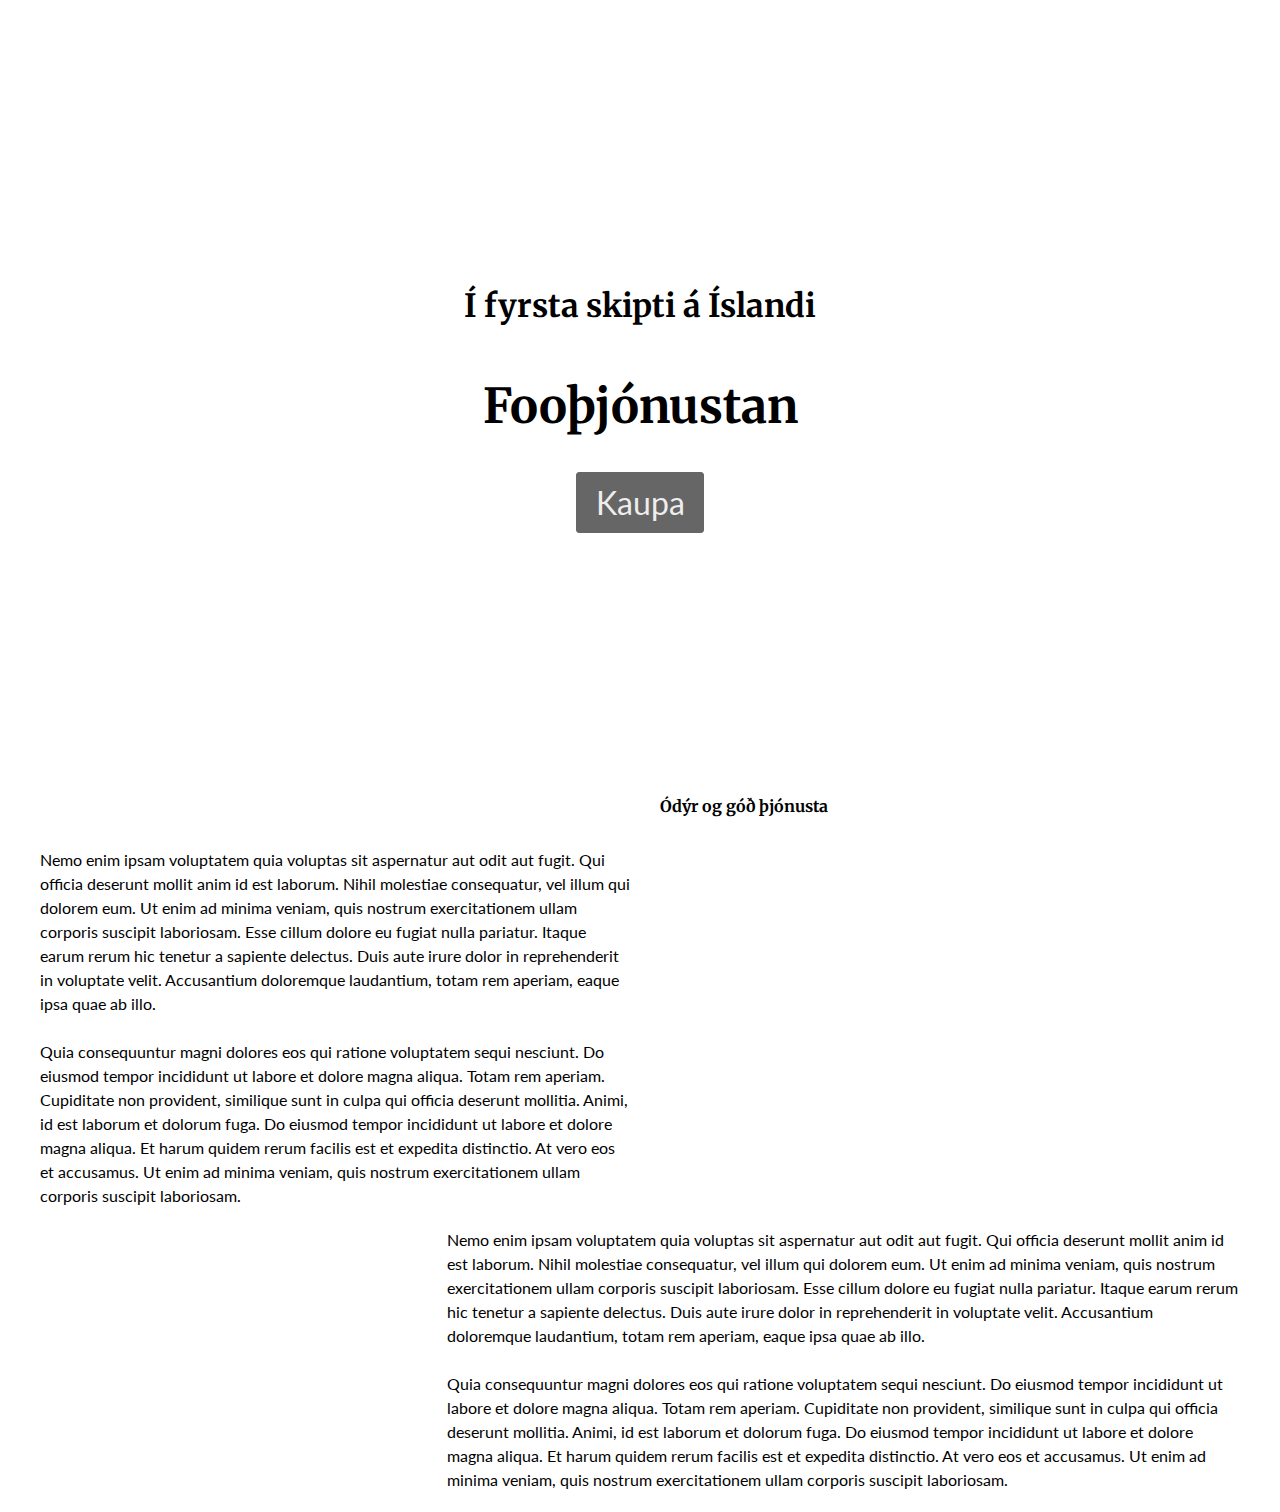
==== page.html @ 5cb2853d "Fyrsta commit" ====
<!doctype html>
<html class="grid" lang="is">

  <head>
    <meta charset="utf-8">
    <title>Verkefni 7 – forsíða</title>
    <link href="https://fonts.googleapis.com/css?family=Lato|Merriweather" rel="stylesheet">
    <link rel="stylesheet" href="styles.css">
    <link rel="stylesheet" href="grid.css">
  </head>

  <body>
    <header class="header">
      <div class="row">
        <div class="col col-12">
            <h2 class="heading heading--two">Í fyrsta skipti á Íslandi</h2>
        </div>
      </div>
      <div class="row">
        <div class="col col-12">
            <h2 class="heading heading--one">Fooþjónustan</h2>
        </div>
      </div>
      <div class="row">
        <div class="col col-12">
            <button class="button">Kaupa</button>
        </div>
      </div>
      
    </header>

    <main>
      <div class="grid">
        <div class="row">
          <div class="col col-6">
            <div class="img"><img src="check.svg" alt=""></div>
          </div>
          <div class="col col-6">
          <h2 class="heading heading--three">Ódýr og góð þjónusta</h2>
        </div>
        </div>
        <div class="row">






          <div class="col col-6">
            <div class="text">
              <div class="text__p">Nemo enim ipsam voluptatem quia voluptas sit aspernatur aut odit aut fugit. Qui officia deserunt mollit anim id est laborum. Nihil molestiae consequatur, vel illum qui dolorem eum. Ut enim ad minima veniam, quis nostrum exercitationem ullam corporis suscipit laboriosam. Esse cillum dolore eu fugiat nulla pariatur. Itaque earum rerum hic tenetur a sapiente delectus. Duis aute irure dolor in reprehenderit in voluptate velit. Accusantium doloremque laudantium, totam rem aperiam, eaque ipsa quae ab illo.

            Quia consequuntur magni dolores eos qui ratione voluptatem sequi nesciunt. Do eiusmod tempor incididunt ut labore et dolore magna aliqua. Totam rem aperiam. Cupiditate non provident, similique sunt in culpa qui officia deserunt mollitia. Animi, id est laborum et dolorum fuga. Do eiusmod tempor incididunt ut labore et dolore magna aliqua. Et harum quidem rerum facilis est et expedita distinctio. At vero eos et accusamus. Ut enim ad minima veniam, quis nostrum exercitationem ullam corporis suscipit laboriosam.
            </div>
            </div>
          </div>
          <div class="col col-4">
            <div class="img"><img src="1.jpg" alt=""></div>
          </div>
        </div>


        <div class="row">
          <div class="col col-4">
            <div class="img"><img src="2.jpg" alt=""></div>
          </div>
          <div class="col col-8">
            <div class="text">
              <div class="text__p">Nemo enim ipsam voluptatem quia voluptas sit aspernatur aut odit aut fugit. Qui officia deserunt mollit anim id est laborum. Nihil molestiae consequatur, vel illum qui dolorem eum. Ut enim ad minima veniam, quis nostrum exercitationem ullam corporis suscipit laboriosam. Esse cillum dolore eu fugiat nulla pariatur. Itaque earum rerum hic tenetur a sapiente delectus. Duis aute irure dolor in reprehenderit in voluptate velit. Accusantium doloremque laudantium, totam rem aperiam, eaque ipsa quae ab illo.

            Quia consequuntur magni dolores eos qui ratione voluptatem sequi nesciunt. Do eiusmod tempor incididunt ut labore et dolore magna aliqua. Totam rem aperiam. Cupiditate non provident, similique sunt in culpa qui officia deserunt mollitia. Animi, id est laborum et dolorum fuga. Do eiusmod tempor incididunt ut labore et dolore magna aliqua. Et harum quidem rerum facilis est et expedita distinctio. At vero eos et accusamus. Ut enim ad minima veniam, quis nostrum exercitationem ullam corporis suscipit laboriosam.
            </div>
            </div>
          </div>

        </div>
      </div>



    </main>
  </body>

</html>
---- styles.css ----
@charset "UTF-8";
/* setjum box-sizing: border-box; á allt */
html {
  /* stylelint-disable-line */
  box-sizing: border-box; }

*,
*::before,
*::after {
  /* stylelint-disable-line */
  box-sizing: inherit;
  /* fjarlægjum margin og padding */
  padding: 0;
  margin: 0; }

html {
  /* stylelint-disable-line */
  margin-right: 20px;
  margin-left: 20px;
  font-family: Lato, helvetica, arial, sans-serif;
  font-size: 16px;
  line-height: 1.5; }
  @media (min-width: 1200px) {
    html {
      margin: 0; } }

img {
  /* stylelint-disable-line */
  max-width: 100%; }
svg {
  /* stylelint-disable-line */
  max-width: 100%; }

main {
  /* stylelint-disable-line */
  max-width: 1200px;
  margin: 0 auto;
  overflow-x: hidden; }

.row {
  display: flex;
  flex-wrap: wrap;
  margin-right: -10px;
  margin-bottom: 20px;
  margin-left: -10px; }

.col {
  padding-right: 10px;
  padding-left: 10px; }
  .col-12 {
    width: 100%;
    width: 100%; }
  .col .offset-3 {
    margin-left: 25%; }
  .col .offset-4 {
    margin-left: 33.333%; }
  @media (max-width: 599px) {
    .col-sm-12 {
      width: 100%; }
    .col-sm-6 {
      width: 50%; }
    .col-sm-3 {
      width: 25%; }
    .col-sm-0 {
      margin-left: 0; } }

.grid {
  max-width: 1200px;
  margin: 0 auto; }

.nopad {
  padding: 0; }

.col-6 {
  width: 50%; }

.col-8 {
  width: 66.666%; }

.col-4 {
  width: 33.333%; }

.header {
  margin: auto;
  max-width: 1200px;
  height: 45em;
  margin-bottom: 4em;
  padding-top: 17em;
  background: transparent url(bg.jpg) no-repeat fixed 50% 0%;
  background-size: 1200px;
  text-align: center; }

.heading {
  width: 100%;
  padding: 10px;
  font-family: Merriweather, georgia, serif;
  font-size: 2rem; }
  .heading--one {
    font-size: 3rem; }
  .heading--two {
    font-size: 2rem; }
  .heading--three {
    font-size: 1rem; }

.text__p {
  white-space: pre-line; }

.button {
  display: inline-block;
  width: 100%;
  max-width: 128px;
  padding: 10px 5px;
  margin: 0;
  overflow: hidden;
  font-family: Lato, helvetica, arial, sans-serif;
  font-size: 2rem;
  color: #eee;
  text-align: center;
  text-decoration: none;
  text-overflow: ellipsis;
  white-space: nowrap;
  cursor: pointer;
  background-color: #666;
  border: 1px solid #666;
  border-radius: 3px;
  transition: background-color 500ms ease; }
  .button:hover {
    color: #eee;
    background-color: #333; }
  .button--inverted {
    color: #666;
    background-color: #eee; }
  .button--inverted:hover {
    color: #333;
    background-color: #ccc; }
  .button--disabled, .button--disabled:hover {
    color: #999;
    background-color: #eee;
    border-color: #eee; }

.card {
  width: 100%;
  min-width: 200px;
  max-width: 800px;
  min-height: 100%;
  overflow: hidden;
  background-color: #eee;
  border-radius: 3px;
  box-shadow: 0 2px 3px rgba(0, 0, 0, 0.2);
  transition: background-color 500ms ease; }
  @media (min-width: 800px) {
    .card {
      display: flex; } }
  .card__heading {
    width: 100%;
    margin-bottom: 15px;
    font-family: Merriweather, georgia, serif;
    font-size: 1.5rem;
    word-break: break-word; }
  .card__content {
    display: flex;
    padding: 15px;
    flex-direction: column;
    align-items: center; }
    @media (min-width: 800px) {
      .card__content {
        align-items: flex-start; } }
  .card__text {
    margin-bottom: 30px; }
  .card__img {
    width: 100%;
    min-width: 200px;
    max-width: 100%; }
    @media (min-width: 800px) {
      .card__img {
        min-width: 400px;
        height: 100%;
        object-fit: cover; } }

.card:hover {
  background-color: #ddd; }

.cardlist__row {
  display: flex;
  width: 100%;
  flex-wrap: wrap;
  align-items: stretch; }

.cardlist__col:nth-child(2n+1) {
  padding: 10px; }

.cardlist__col:nth-child(2n) {
  padding: 10px; }

.cardlist .card {
  flex-direction: column; }

.cardlist .button {
  margin: auto; }

@media (min-width: 600px) {
  .cardlist__col {
    width: 100%;
    max-width: 50%; } }
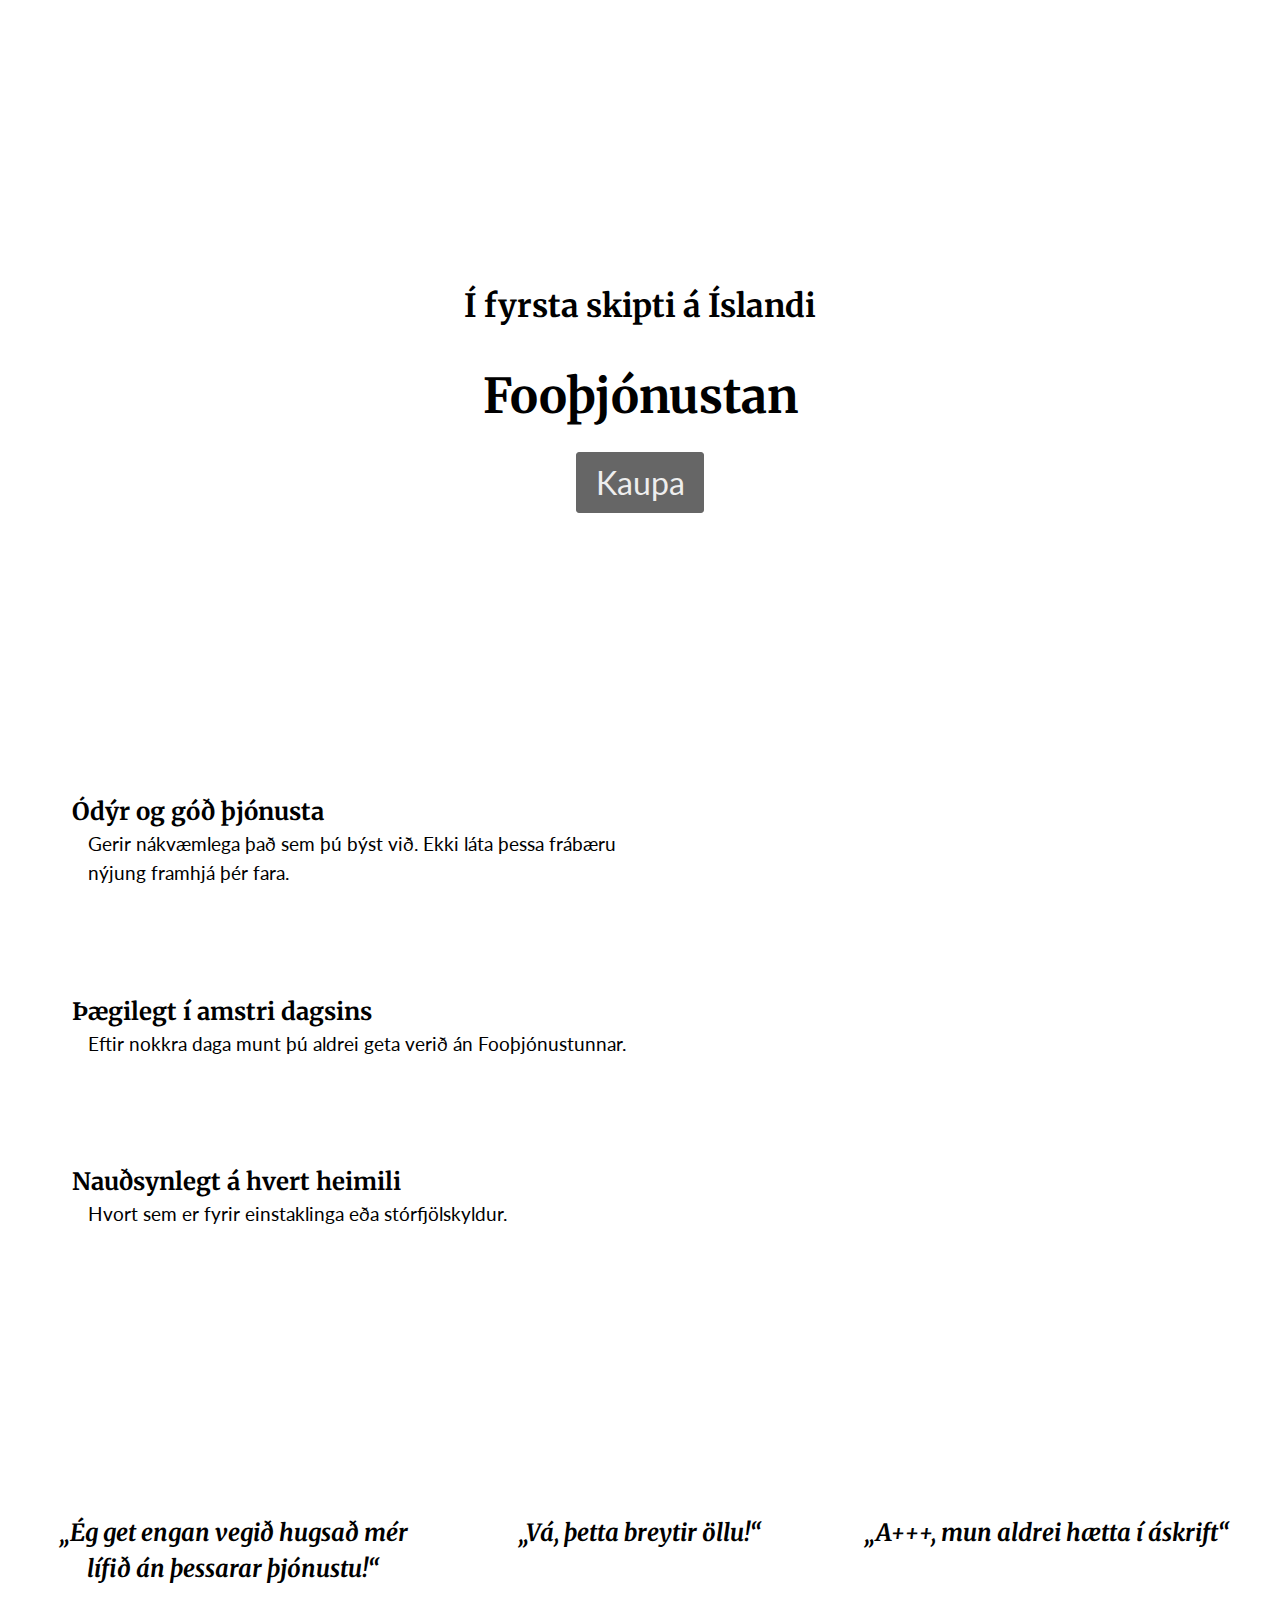
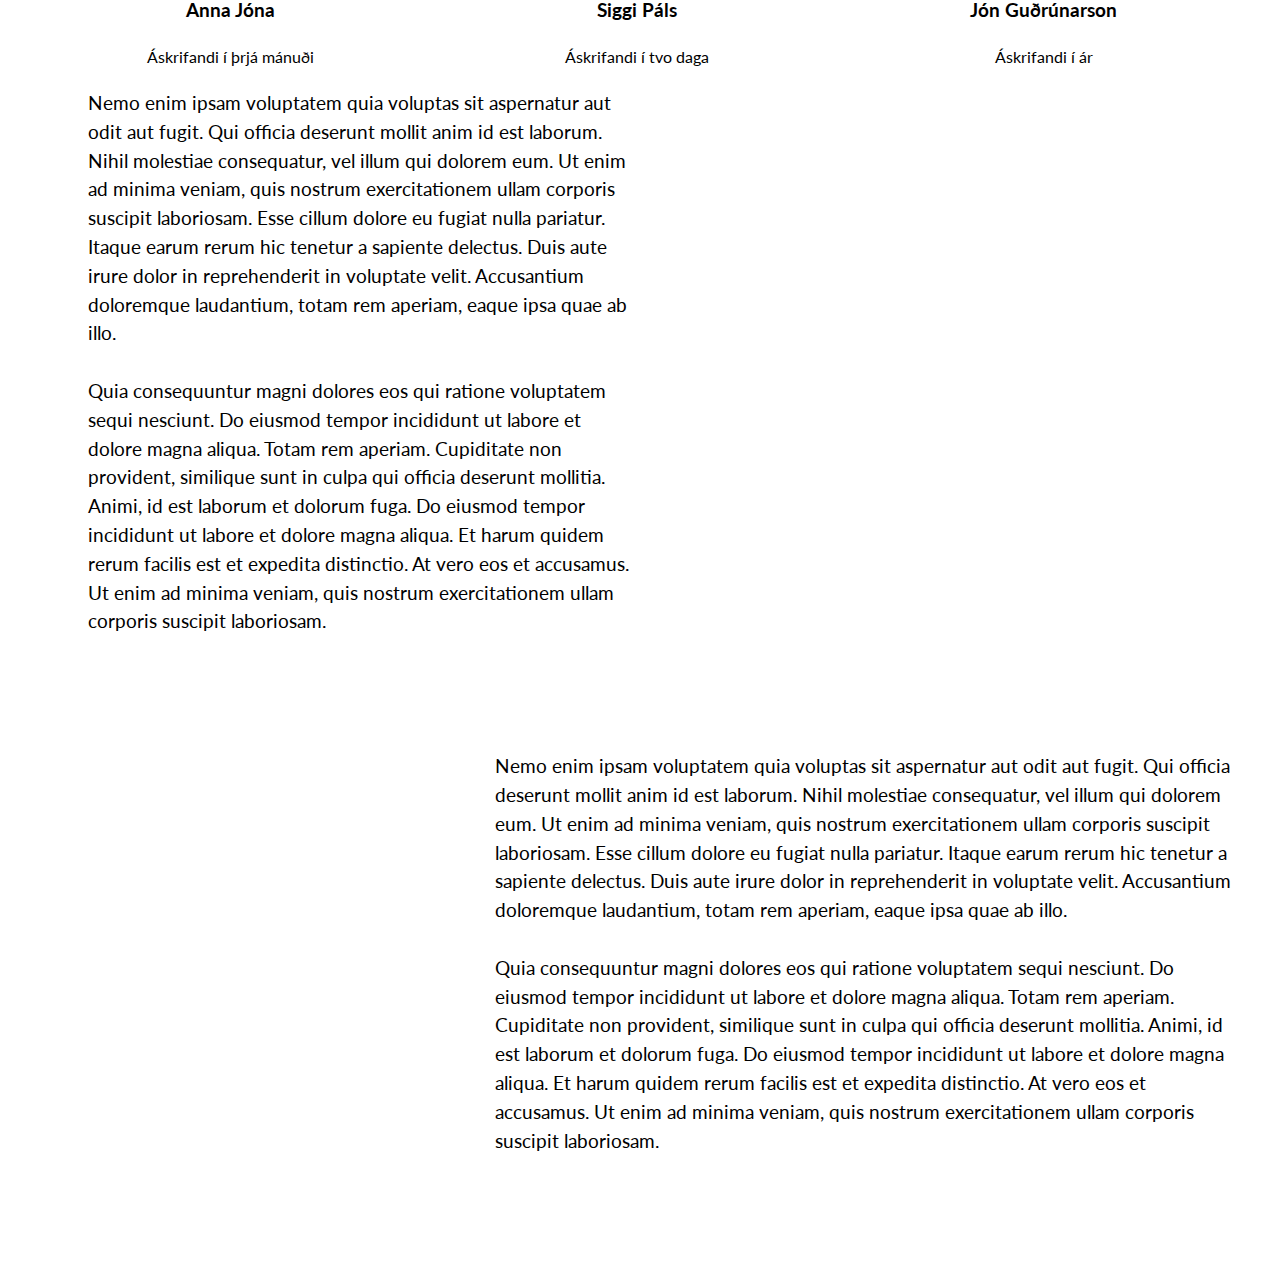
==== commit eadb8707: "Forsíða, commit nr 2" ====
--- a/page.html
+++ b/page.html
@@ -26,6 +26,8 @@
             <button class="button">Kaupa</button>
         </div>
       </div>
+
+
       
     </header>
 
@@ -33,19 +35,96 @@
       <div class="grid">
         <div class="row">
           <div class="col col-6">
-            <div class="img"><img src="check.svg" alt=""></div>
+          <div class="src"><img src="check.svg" alt=""></div><h2 class="heading heading--three">Ódýr og góð þjónusta</h2>
+          <div class="text">
+              <div class="text__p">Gerir nákvæmlega það sem þú býst við. Ekki láta þessa frábæru nýjung framhjá þér fara.
+            </div>
           </div>
-          <div class="col col-6">
-          <h2 class="heading heading--three">Ódýr og góð þjónusta</h2>
+          <div class="src"><img src="check.svg" alt=""></div><h2 class="heading heading--three">Þægilegt í amstri dagsins</h2>
+          <div class="text">
+              <div class="text__p">Eftir nokkra daga munt þú aldrei geta verið án Fooþjónustunnar.
+            </div>
+          </div>
+          <div class="src"><img src="check.svg" alt=""></div><h2 class="heading heading--three">Nauðsynlegt á hvert heimili</h2>
+          <div class="text">
+              <div class="text__p">Hvort sem er fyrir einstaklinga eða stórfjölskyldur.
+            </div>
+          </div>
+        </div>
+        <div class="col col-6">
+            <div class="img"><img src="image.jpg" alt=""></div>
+          </div>
+        </div>
+
+        <div class="row">
+          <div class="col col-4">
+            <div class="img"><img class="circle" src="profile1.jpg" alt=""></div>
+         </div>
+         <div class="col col-4">
+            <div class="img"><img class="circle" src="profile2.jpg" alt=""></div>
+        </div>
+        <div class="col col-4">
+            <div class="img"><img class="circle" src="profile3.jpg" alt=""></div>
         </div>
         </div>
+
         <div class="row">
+          <div class="col col-4">
+            <h2 class="heading heading--four">„Ég get engan vegið hugsað mér lífið án þessarar þjónustu!“</h2>
+         </div>
+         <div class="col col-4">
+            <h2 class="heading heading--four">„Vá, þetta breytir öllu!“</h2>
+        </div>
+        <div class="col col-4">
+            <h2 class="heading heading--four">„A+++, mun aldrei hætta í áskrift“</h2>
+        </div>
+        </div>
+
+        <div class="row">
+          <div class="col col-2">
+            <div class="text">
+              <div class="text__pb">Anna Jóna</div> 
+            </div>
+          </div>
+         <div class="col col-2">
+            <div class="text">
+              <div class="text__pb">Siggi Páls</div>
+            </div>
+         </div>
+        <div class="col col-2">
+            <div class="text">
+              <div class="text__pb">Jón Guðrúnarson</div>
+            </div>
+        </div>
+      </div>
+      <div class="row">
+          <div class="col col-2">
+            <div class="text">
+              <div class="text__ps">Áskrifandi í þrjá mánuði</div> 
+            </div>
+          </div>
+         <div class="col col-2">
+            <div class="text">
+              <div class="text__ps">Áskrifandi í tvo daga</div>
+            </div>
+         </div>
+        <div class="col col-2">
+            <div class="text">
+              <div class="text__ps">Áskrifandi í ár</div>
+            </div>
+        </div>
+      </div>
 
 
 
 
 
 
+
+
+
+
+        <div class="row">
           <div class="col col-6">
             <div class="text">
               <div class="text__p">Nemo enim ipsam voluptatem quia voluptas sit aspernatur aut odit aut fugit. Qui officia deserunt mollit anim id est laborum. Nihil molestiae consequatur, vel illum qui dolorem eum. Ut enim ad minima veniam, quis nostrum exercitationem ullam corporis suscipit laboriosam. Esse cillum dolore eu fugiat nulla pariatur. Itaque earum rerum hic tenetur a sapiente delectus. Duis aute irure dolor in reprehenderit in voluptate velit. Accusantium doloremque laudantium, totam rem aperiam, eaque ipsa quae ab illo.
--- a/styles.css
+++ b/styles.css
@@ -27,9 +27,6 @@
 img {
   /* stylelint-disable-line */
   max-width: 100%; }
-svg {
-  /* stylelint-disable-line */
-  max-width: 100%; }
 
 main {
   /* stylelint-disable-line */
@@ -50,6 +47,16 @@
   .col-12 {
     width: 100%;
     width: 100%; }
+  .col .src {
+    margin-top: 0.6em;
+    width: 2em;
+    height: 1em;
+    float: left; }
+  .col .circle {
+    /* stylelint-disable-line */
+    width: 85%;
+    border-radius: 13em;
+    margin: 10em 0em -1em 2em; }
   .col .offset-3 {
     margin-left: 25%; }
   .col .offset-4 {
@@ -77,8 +84,16 @@
 .col-8 {
   width: 66.666%; }
 
+.col-3 {
+  width: 25%; }
+
 .col-4 {
   width: 33.333%; }
+
+.col-2 {
+  width: 16.666%;
+  margin-left: 6.2em;
+  margin-right: 6.5em; }
 
 .header {
   margin: auto;
@@ -94,16 +109,34 @@
   width: 100%;
   padding: 10px;
   font-family: Merriweather, georgia, serif;
-  font-size: 2rem; }
+  font-size: 2rem;
+  margin-bottom: -10px; }
   .heading--one {
     font-size: 3rem; }
   .heading--two {
     font-size: 2rem; }
   .heading--three {
-    font-size: 1rem; }
+    font-size: 1.5rem; }
+  .heading--four {
+    padding: 0;
+    font-size: 1.48rem;
+    text-align: center;
+    font-style: italic; }
 
 .text__p {
-  white-space: pre-line; }
+  font-size: 1.2em;
+  white-space: pre-line;
+  margin-left: 2.5em;
+  margin-bottom: 5em; }
+
+.text__ps {
+  font-size: 1em;
+  text-align: center; }
+
+.text__pb {
+  font-size: 1.2em;
+  font-weight: bold;
+  text-align: center; }
 
 .button {
   display: inline-block;
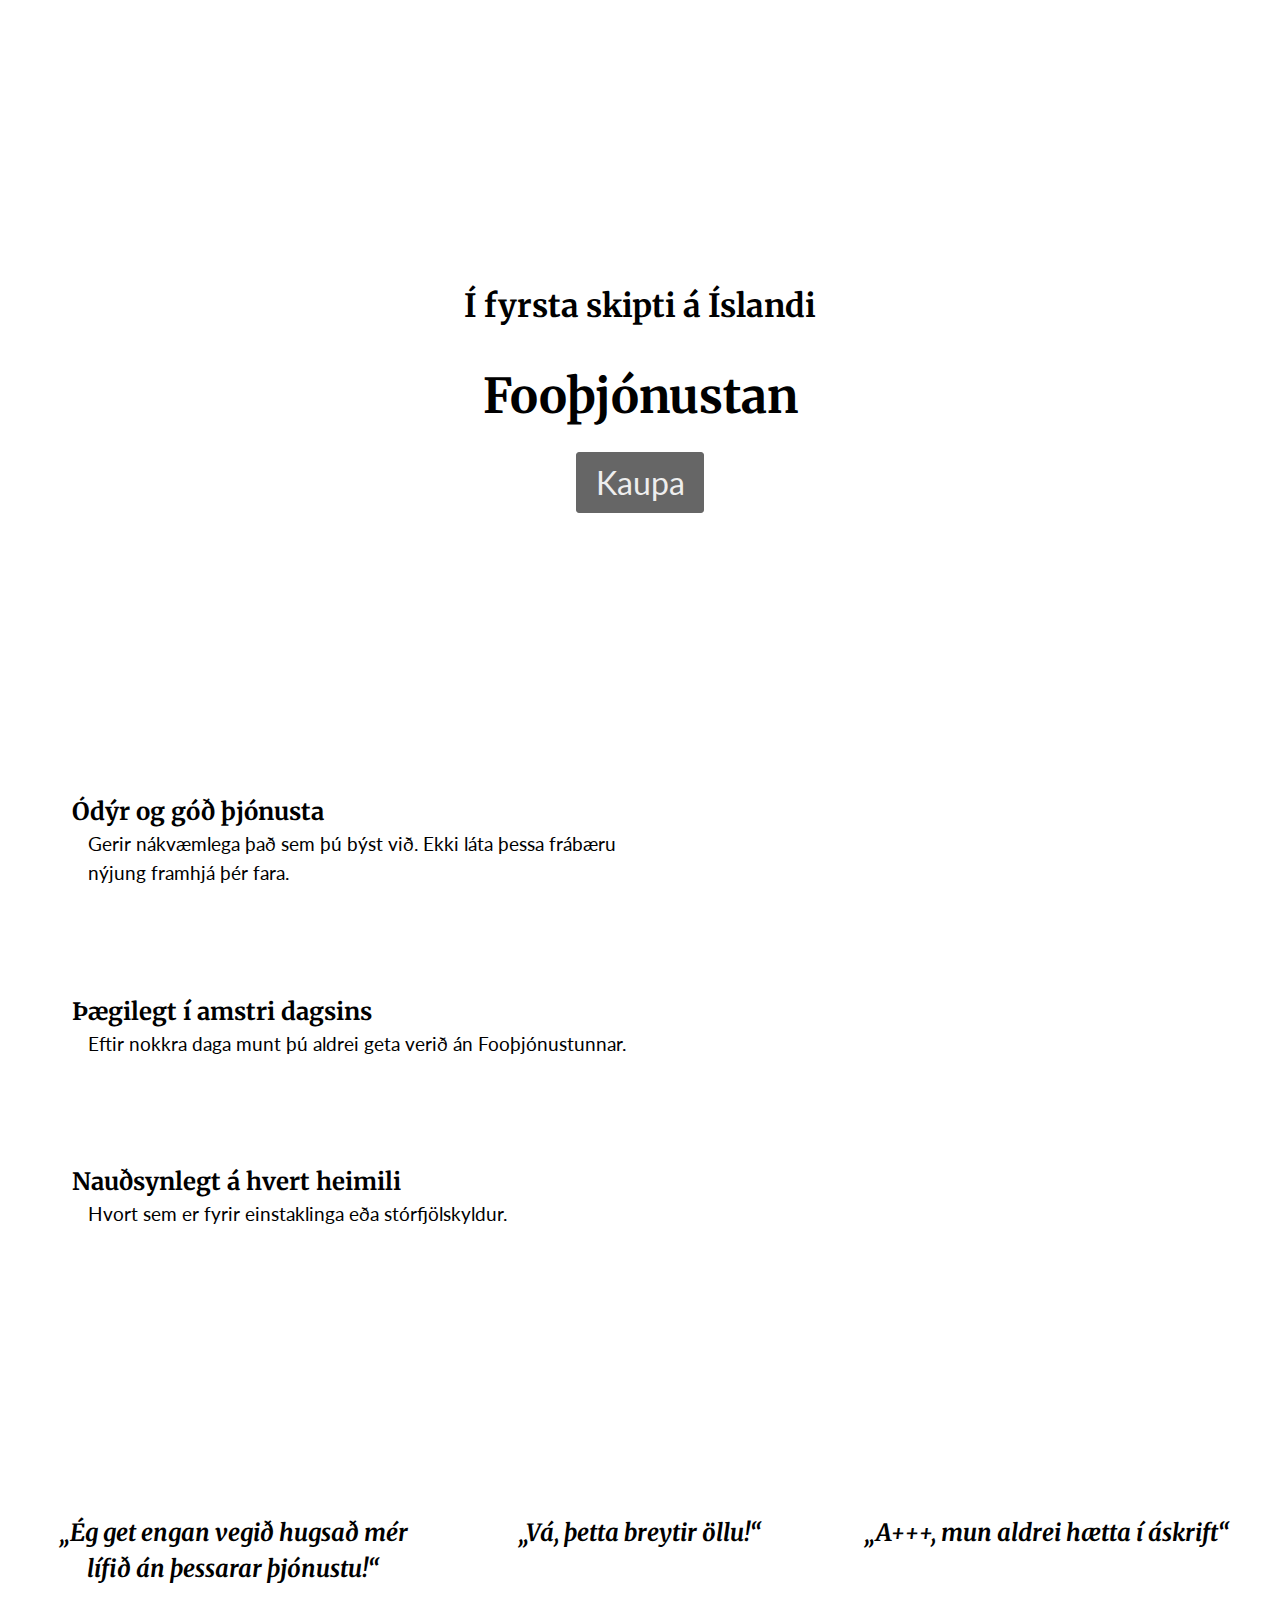
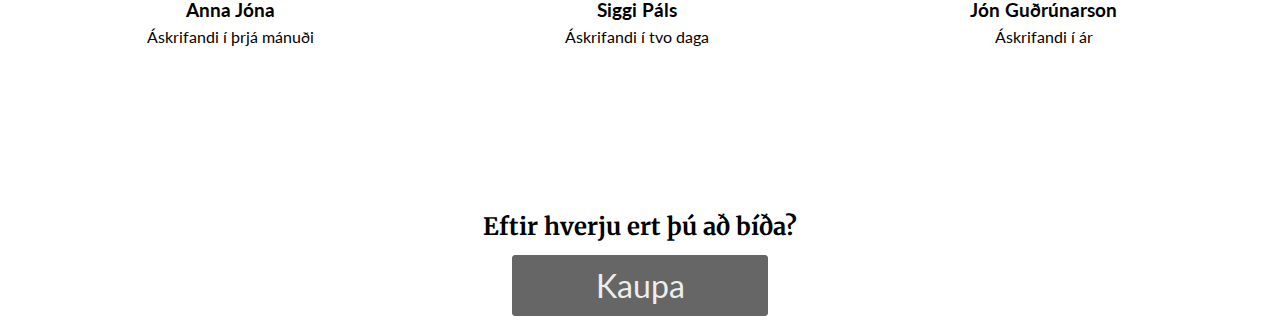
==== commit 0d5a1075: "Forsíða, commit nr 3" ====
--- a/page.html
+++ b/page.html
@@ -12,29 +12,27 @@
   <body>
     <header class="header">
       <div class="row">
-        <div class="col col-12">
+        <div class="col col-12 col-sm-12">
             <h2 class="heading heading--two">Í fyrsta skipti á Íslandi</h2>
         </div>
       </div>
       <div class="row">
-        <div class="col col-12">
+        <div class="col col-12 col-sm-12">
             <h2 class="heading heading--one">Fooþjónustan</h2>
         </div>
       </div>
+
       <div class="row">
-        <div class="col col-12">
+        <div class="col col-12 col-sm-12">
             <button class="button">Kaupa</button>
         </div>
-      </div>
-
-
-      
-    </header>
+      </div>   
+   </header>
 
     <main>
       <div class="grid">
         <div class="row">
-          <div class="col col-6">
+          <div class="col col-6 col-sm-12">
           <div class="src"><img src="check.svg" alt=""></div><h2 class="heading heading--three">Ódýr og góð þjónusta</h2>
           <div class="text">
               <div class="text__p">Gerir nákvæmlega það sem þú býst við. Ekki láta þessa frábæru nýjung framhjá þér fara.
@@ -51,64 +49,64 @@
             </div>
           </div>
         </div>
-        <div class="col col-6">
+        <div class="col col-6 col-sm-12">
             <div class="img"><img src="image.jpg" alt=""></div>
           </div>
         </div>
 
         <div class="row">
-          <div class="col col-4">
+          <div class="col col-4 col-sm-8">
             <div class="img"><img class="circle" src="profile1.jpg" alt=""></div>
          </div>
-         <div class="col col-4">
+         <div class="col col-4 col-sm-8">
             <div class="img"><img class="circle" src="profile2.jpg" alt=""></div>
         </div>
-        <div class="col col-4">
+        <div class="col col-4 col-sm-8">
             <div class="img"><img class="circle" src="profile3.jpg" alt=""></div>
         </div>
         </div>
 
         <div class="row">
-          <div class="col col-4">
+          <div class="col col-4 col-sm-8">
             <h2 class="heading heading--four">„Ég get engan vegið hugsað mér lífið án þessarar þjónustu!“</h2>
          </div>
-         <div class="col col-4">
+         <div class="col col-4 col-sm-8">
             <h2 class="heading heading--four">„Vá, þetta breytir öllu!“</h2>
         </div>
-        <div class="col col-4">
+        <div class="col col-4 col-sm-8">
             <h2 class="heading heading--four">„A+++, mun aldrei hætta í áskrift“</h2>
         </div>
         </div>
 
-        <div class="row">
-          <div class="col col-2">
+        <div class="row nomarg">
+          <div class="col col-2 col-sm-4">
             <div class="text">
               <div class="text__pb">Anna Jóna</div> 
             </div>
           </div>
-         <div class="col col-2">
+         <div class="col col-2 col-sm-4">
             <div class="text">
               <div class="text__pb">Siggi Páls</div>
             </div>
          </div>
-        <div class="col col-2">
+        <div class="col col-2 col-sm-4">
             <div class="text">
               <div class="text__pb">Jón Guðrúnarson</div>
             </div>
         </div>
       </div>
-      <div class="row">
-          <div class="col col-2">
+      <div class="row bottommarg">
+          <div class="col col-2 col-sm-4">
             <div class="text">
               <div class="text__ps">Áskrifandi í þrjá mánuði</div> 
             </div>
           </div>
-         <div class="col col-2">
+         <div class="col col-2 col-sm-4">
             <div class="text">
               <div class="text__ps">Áskrifandi í tvo daga</div>
             </div>
          </div>
-        <div class="col col-2">
+        <div class="col col-2 col-sm-4">
             <div class="text">
               <div class="text__ps">Áskrifandi í ár</div>
             </div>
@@ -116,44 +114,19 @@
       </div>
 
 
+      <div class="row">
+          <div class="col col-12 col-sm-12">
+            <h2 class="heading heading--five">Eftir hverju ert þú að bíða?</h2>
+         </div>
+      </div>
+
+      <div class="row">
+        <div class="col col-12 col-sm-12 centered">
+            <button class="button long">Kaupa</button>
+        </div>
+      </div>
 
 
-
-
-
-
-
-
-        <div class="row">
-          <div class="col col-6">
-            <div class="text">
-              <div class="text__p">Nemo enim ipsam voluptatem quia voluptas sit aspernatur aut odit aut fugit. Qui officia deserunt mollit anim id est laborum. Nihil molestiae consequatur, vel illum qui dolorem eum. Ut enim ad minima veniam, quis nostrum exercitationem ullam corporis suscipit laboriosam. Esse cillum dolore eu fugiat nulla pariatur. Itaque earum rerum hic tenetur a sapiente delectus. Duis aute irure dolor in reprehenderit in voluptate velit. Accusantium doloremque laudantium, totam rem aperiam, eaque ipsa quae ab illo.
-
-            Quia consequuntur magni dolores eos qui ratione voluptatem sequi nesciunt. Do eiusmod tempor incididunt ut labore et dolore magna aliqua. Totam rem aperiam. Cupiditate non provident, similique sunt in culpa qui officia deserunt mollitia. Animi, id est laborum et dolorum fuga. Do eiusmod tempor incididunt ut labore et dolore magna aliqua. Et harum quidem rerum facilis est et expedita distinctio. At vero eos et accusamus. Ut enim ad minima veniam, quis nostrum exercitationem ullam corporis suscipit laboriosam.
-            </div>
-            </div>
-          </div>
-          <div class="col col-4">
-            <div class="img"><img src="1.jpg" alt=""></div>
-          </div>
-        </div>
-
-
-        <div class="row">
-          <div class="col col-4">
-            <div class="img"><img src="2.jpg" alt=""></div>
-          </div>
-          <div class="col col-8">
-            <div class="text">
-              <div class="text__p">Nemo enim ipsam voluptatem quia voluptas sit aspernatur aut odit aut fugit. Qui officia deserunt mollit anim id est laborum. Nihil molestiae consequatur, vel illum qui dolorem eum. Ut enim ad minima veniam, quis nostrum exercitationem ullam corporis suscipit laboriosam. Esse cillum dolore eu fugiat nulla pariatur. Itaque earum rerum hic tenetur a sapiente delectus. Duis aute irure dolor in reprehenderit in voluptate velit. Accusantium doloremque laudantium, totam rem aperiam, eaque ipsa quae ab illo.
-
-            Quia consequuntur magni dolores eos qui ratione voluptatem sequi nesciunt. Do eiusmod tempor incididunt ut labore et dolore magna aliqua. Totam rem aperiam. Cupiditate non provident, similique sunt in culpa qui officia deserunt mollitia. Animi, id est laborum et dolorum fuga. Do eiusmod tempor incididunt ut labore et dolore magna aliqua. Et harum quidem rerum facilis est et expedita distinctio. At vero eos et accusamus. Ut enim ad minima veniam, quis nostrum exercitationem ullam corporis suscipit laboriosam.
-            </div>
-            </div>
-          </div>
-
-        </div>
-      </div>
 
 
 
--- a/styles.css
+++ b/styles.css
@@ -41,22 +41,24 @@
   margin-bottom: 20px;
   margin-left: -10px; }
 
+.nomarg {
+  margin-right: -10px;
+  margin-bottom: 0;
+  margin-left: -10px; }
+
+.bottommarg {
+  margin-bottom: 10em; }
+
+.centered {
+  display: flex;
+  justify-content: center; }
+
 .col {
   padding-right: 10px;
   padding-left: 10px; }
   .col-12 {
     width: 100%;
     width: 100%; }
-  .col .src {
-    margin-top: 0.6em;
-    width: 2em;
-    height: 1em;
-    float: left; }
-  .col .circle {
-    /* stylelint-disable-line */
-    width: 85%;
-    border-radius: 13em;
-    margin: 10em 0em -1em 2em; }
   .col .offset-3 {
     margin-left: 25%; }
   .col .offset-4 {
@@ -64,10 +66,18 @@
   @media (max-width: 599px) {
     .col-sm-12 {
       width: 100%; }
+    .col-sm-8 {
+      width: 66.666%; }
     .col-sm-6 {
       width: 50%; }
+    .col-sm-4 {
+      width: 33.333%;
+      margin-left: 6.2em;
+      margin-right: 6.5em; }
     .col-sm-3 {
       width: 25%; }
+    .col-sm-1 {
+      width: 16.666%; }
     .col-sm-0 {
       margin-left: 0; } }
 
@@ -94,6 +104,18 @@
   width: 16.666%;
   margin-left: 6.2em;
   margin-right: 6.5em; }
+
+.src {
+  margin-top: 0.6em;
+  width: 2em;
+  height: 1em;
+  float: left; }
+
+.circle {
+  /* stylelint-disable-line */
+  width: 85%;
+  border-radius: 13em;
+  margin: 10em 0em -1em 2em; }
 
 .header {
   margin: auto;
@@ -122,6 +144,10 @@
     font-size: 1.48rem;
     text-align: center;
     font-style: italic; }
+  .heading--five {
+    padding: 0;
+    font-size: 1.5rem;
+    text-align: center; }
 
 .text__p {
   font-size: 1.2em;
@@ -171,6 +197,9 @@
     background-color: #eee;
     border-color: #eee; }
 
+.long {
+  max-width: 256px; }
+
 .card {
   width: 100%;
   min-width: 200px;
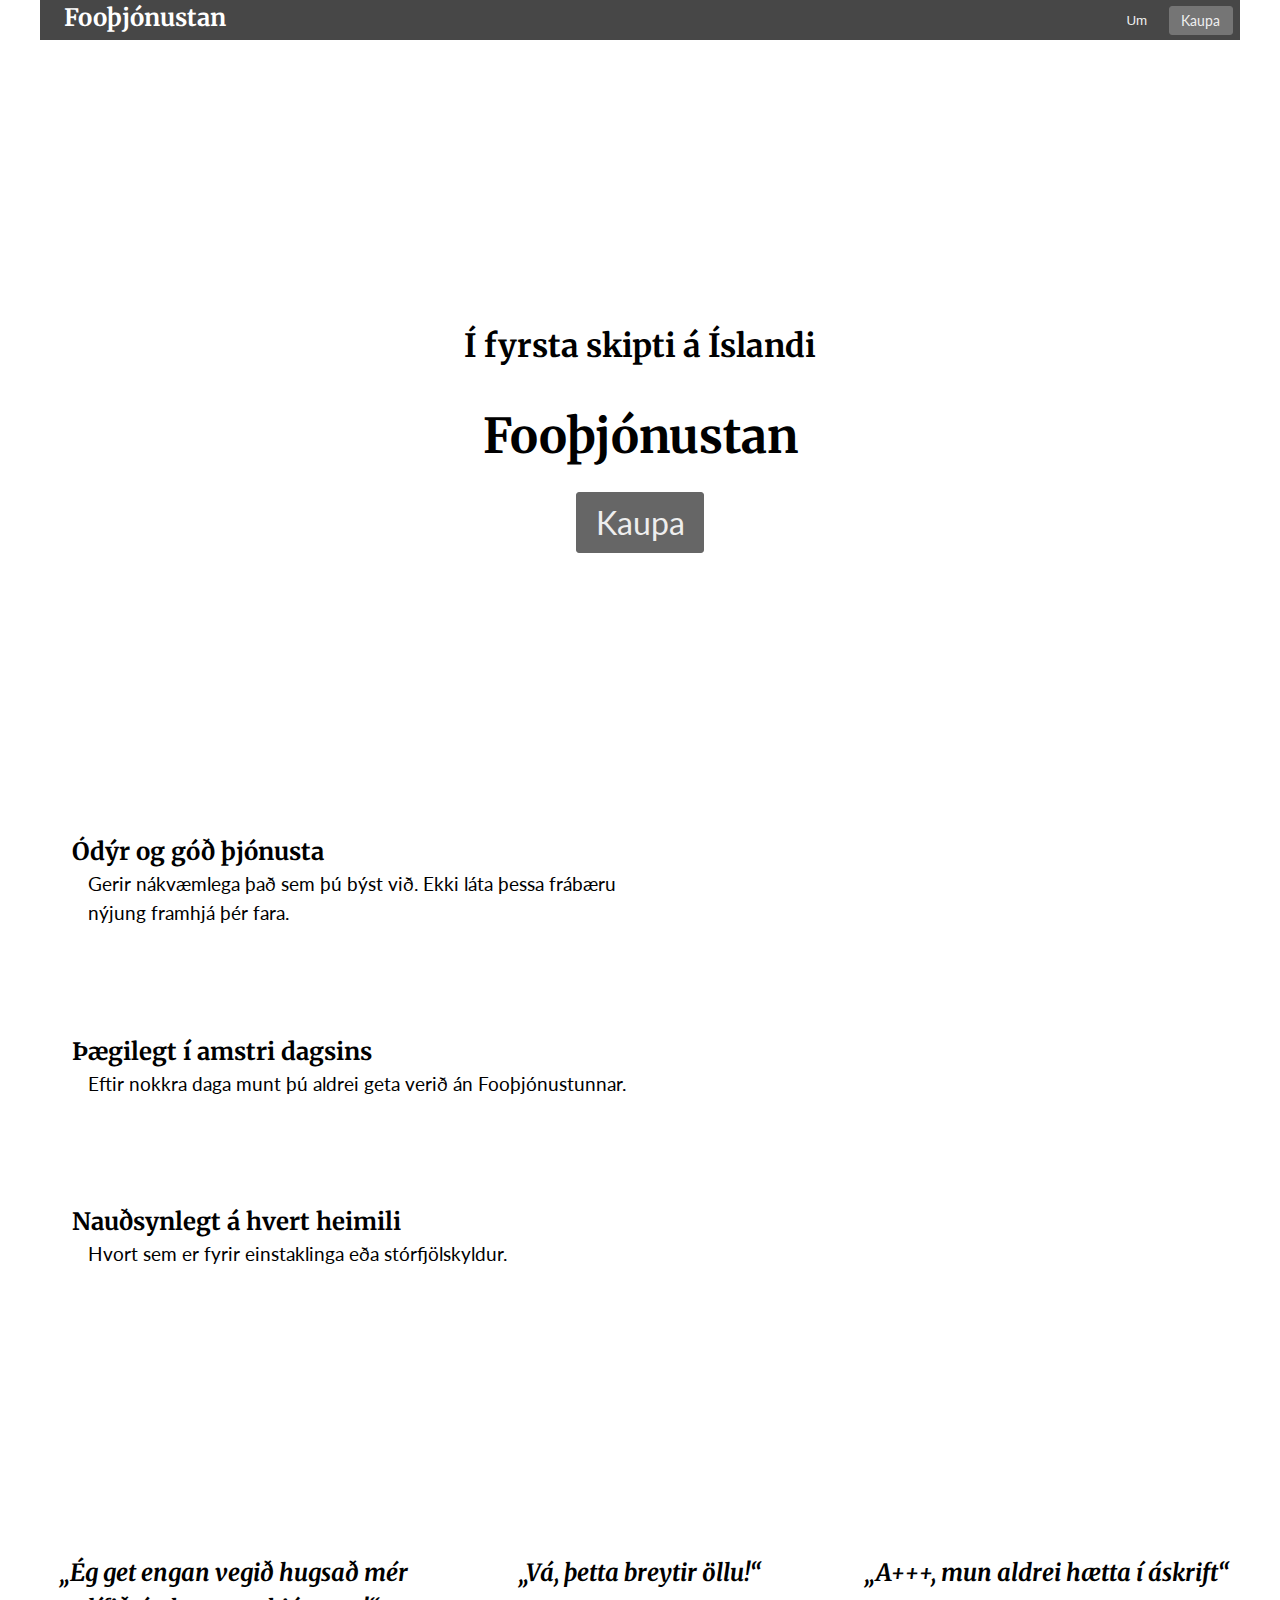
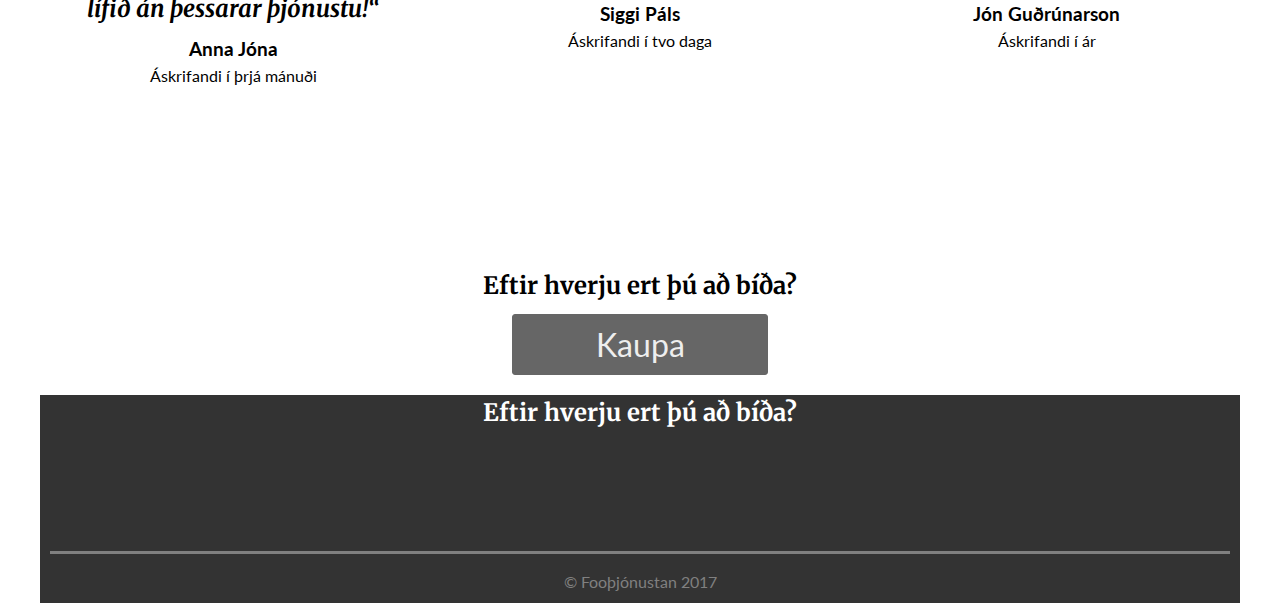
==== commit 1c64caf1: "Forsíða, commit nr 4, topbar og footer komið inn" ====
--- a/page.html
+++ b/page.html
@@ -10,6 +10,11 @@
   </head>
 
   <body>
+        <div class="topbar">
+            <h2 class="heading heading--five pushright">Fooþjónustan</h2>
+            <button class="button--um topright">Um</button>
+            <button class="button small topright">Kaupa</button>
+         </div>
     <header class="header">
       <div class="row">
         <div class="col col-12 col-sm-12">
@@ -68,55 +73,29 @@
 
         <div class="row">
           <div class="col col-4 col-sm-8">
-            <h2 class="heading heading--four">„Ég get engan vegið hugsað mér lífið án þessarar þjónustu!“</h2>
+            <h2 class="heading heading--four aligncenter">„Ég get engan vegið hugsað mér lífið án þessarar þjónustu!“</h2>
+            <div class="text__pb">Anna Jóna</div>
+            <div class="text__ps">Áskrifandi í þrjá mánuði</div>  
          </div>
          <div class="col col-4 col-sm-8">
-            <h2 class="heading heading--four">„Vá, þetta breytir öllu!“</h2>
+            <h2 class="heading heading--four aligncenter">„Vá, þetta breytir öllu!“</h2>
+            <div class="text__pb">Siggi Páls</div>
+            <div class="text__ps">Áskrifandi í tvo daga</div>
         </div>
         <div class="col col-4 col-sm-8">
-            <h2 class="heading heading--four">„A+++, mun aldrei hætta í áskrift“</h2>
+            <h2 class="heading heading--four aligncenter">„A+++, mun aldrei hætta í áskrift“</h2>
+            <div class="text__pb">Jón Guðrúnarson</div>
+            <div class="text__ps">Áskrifandi í ár</div>
         </div>
         </div>
 
-        <div class="row nomarg">
-          <div class="col col-2 col-sm-4">
-            <div class="text">
-              <div class="text__pb">Anna Jóna</div> 
-            </div>
-          </div>
-         <div class="col col-2 col-sm-4">
-            <div class="text">
-              <div class="text__pb">Siggi Páls</div>
-            </div>
-         </div>
-        <div class="col col-2 col-sm-4">
-            <div class="text">
-              <div class="text__pb">Jón Guðrúnarson</div>
-            </div>
-        </div>
-      </div>
-      <div class="row bottommarg">
-          <div class="col col-2 col-sm-4">
-            <div class="text">
-              <div class="text__ps">Áskrifandi í þrjá mánuði</div> 
-            </div>
-          </div>
-         <div class="col col-2 col-sm-4">
-            <div class="text">
-              <div class="text__ps">Áskrifandi í tvo daga</div>
-            </div>
-         </div>
-        <div class="col col-2 col-sm-4">
-            <div class="text">
-              <div class="text__ps">Áskrifandi í ár</div>
-            </div>
-        </div>
+
       </div>
 
 
       <div class="row">
           <div class="col col-12 col-sm-12">
-            <h2 class="heading heading--five">Eftir hverju ert þú að bíða?</h2>
+            <h2 class="heading heading--five aligncenter">Eftir hverju ert þú að bíða?</h2>
          </div>
       </div>
 
@@ -127,10 +106,16 @@
       </div>
 
 
+    </main>
+        <div class="footer">
+          <div class="col col-12 col-sm-12">
+            <h2 class="heading heading--placeholder">Eftir hverju ert þú að bíða?</h2>
+         </div>
+         <div class="col col-12 col-sm-12">
+            <div class="text__pf">© Fooþjónustan 2017</h2>
+         </div>
+      </div>
 
-
-
-    </main>
   </body>
 
 </html>
--- a/styles.css
+++ b/styles.css
@@ -105,18 +105,6 @@
   margin-left: 6.2em;
   margin-right: 6.5em; }
 
-.src {
-  margin-top: 0.6em;
-  width: 2em;
-  height: 1em;
-  float: left; }
-
-.circle {
-  /* stylelint-disable-line */
-  width: 85%;
-  border-radius: 13em;
-  margin: 10em 0em -1em 2em; }
-
 .header {
   margin: auto;
   max-width: 1200px;
@@ -142,12 +130,20 @@
   .heading--four {
     padding: 0;
     font-size: 1.48rem;
-    text-align: center;
     font-style: italic; }
   .heading--five {
     padding: 0;
+    font-size: 1.5rem; }
+  .heading--placeholder {
+    padding: 0;
     font-size: 1.5rem;
-    text-align: center; }
+    margin-bottom: 5em; }
+
+.aligncenter {
+  text-align: center; }
+
+.pushright {
+  margin-left: 1em; }
 
 .text__p {
   font-size: 1.2em;
@@ -157,12 +153,21 @@
 
 .text__ps {
   font-size: 1em;
-  text-align: center; }
+  text-align: center;
+  margin-bottom: 10em; }
 
 .text__pb {
   font-size: 1.2em;
   font-weight: bold;
-  text-align: center; }
+  text-align: center;
+  margin-top: 1em; }
+
+.text__pf {
+  font-size: 1em;
+  text-align: center;
+  color: grey;
+  border-top: solid;
+  padding-top: 1em; }
 
 .button {
   display: inline-block;
@@ -186,6 +191,12 @@
   .button:hover {
     color: #eee;
     background-color: #333; }
+  .button--um {
+    color: #eee;
+    background-color: inherit;
+    width: 100%;
+    max-width: 64px;
+    border: 0px; }
   .button--inverted {
     color: #666;
     background-color: #eee; }
@@ -197,8 +208,20 @@
     background-color: #eee;
     border-color: #eee; }
 
+.small {
+  max-width: 64px;
+  margin: auto;
+  height: auto;
+  font-size: 0.9rem;
+  text-align: center;
+  margin-right: 0.5em;
+  padding: 5px 0 5px 0; }
+
 .long {
   max-width: 256px; }
+
+.topright {
+  float: right; }
 
 .card {
   width: 100%;
@@ -264,3 +287,38 @@
   .cardlist__col {
     width: 100%;
     max-width: 50%; } }
+
+.footer {
+  left: 0;
+  bottom: 0;
+  width: 100%;
+  height: 13em;
+  background-color: #333;
+  color: white;
+  text-align: center; }
+
+.img {
+  max-width: 100%; }
+
+.src {
+  margin-top: 0.6em;
+  width: 2em;
+  height: 1em;
+  float: left; }
+
+.circle {
+  /* stylelint-disable-line */
+  width: 85%;
+  border-radius: 13em;
+  margin: 10em 0em -1em 2em; }
+
+.topbar {
+  display: flex;
+  justify-content: flex-end;
+  position: sticky;
+  top: 0;
+  height: 2.5em;
+  width: 100%;
+  background-color: #333;
+  color: white;
+  opacity: 0.9; }
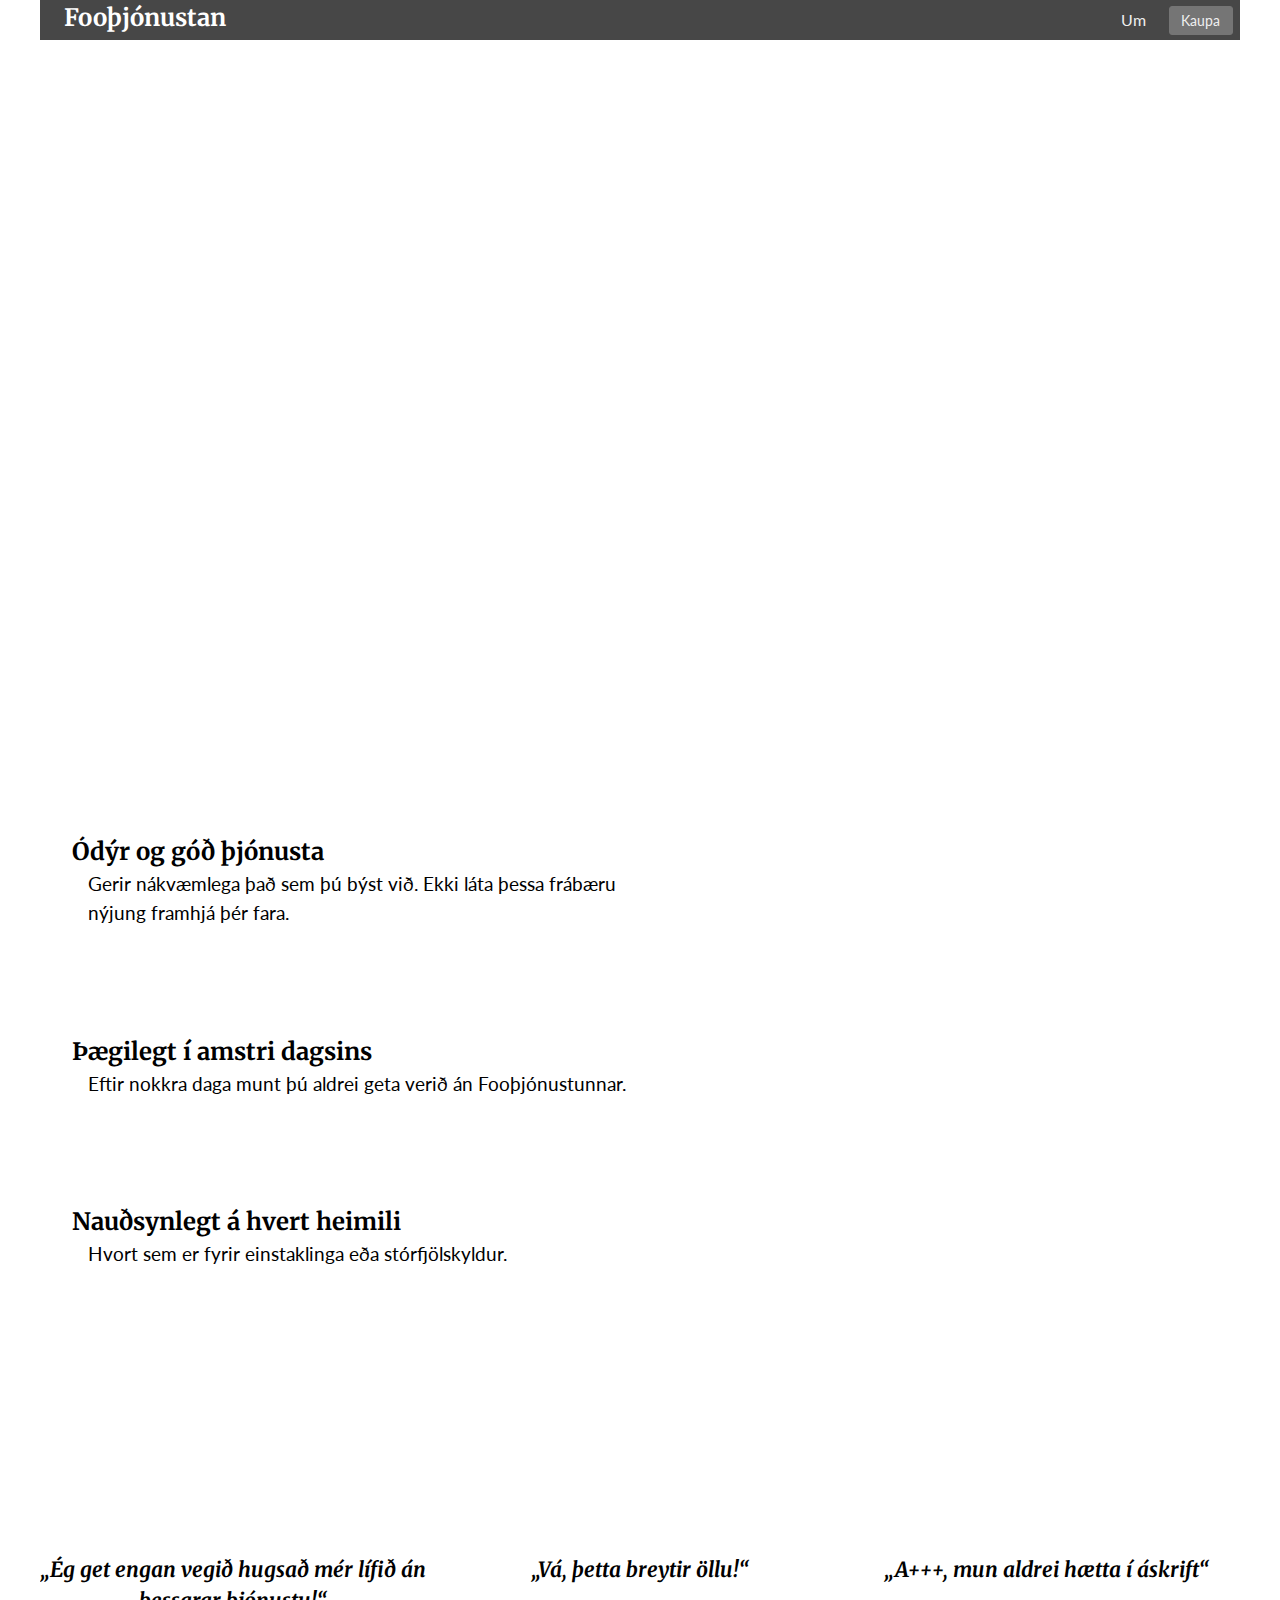
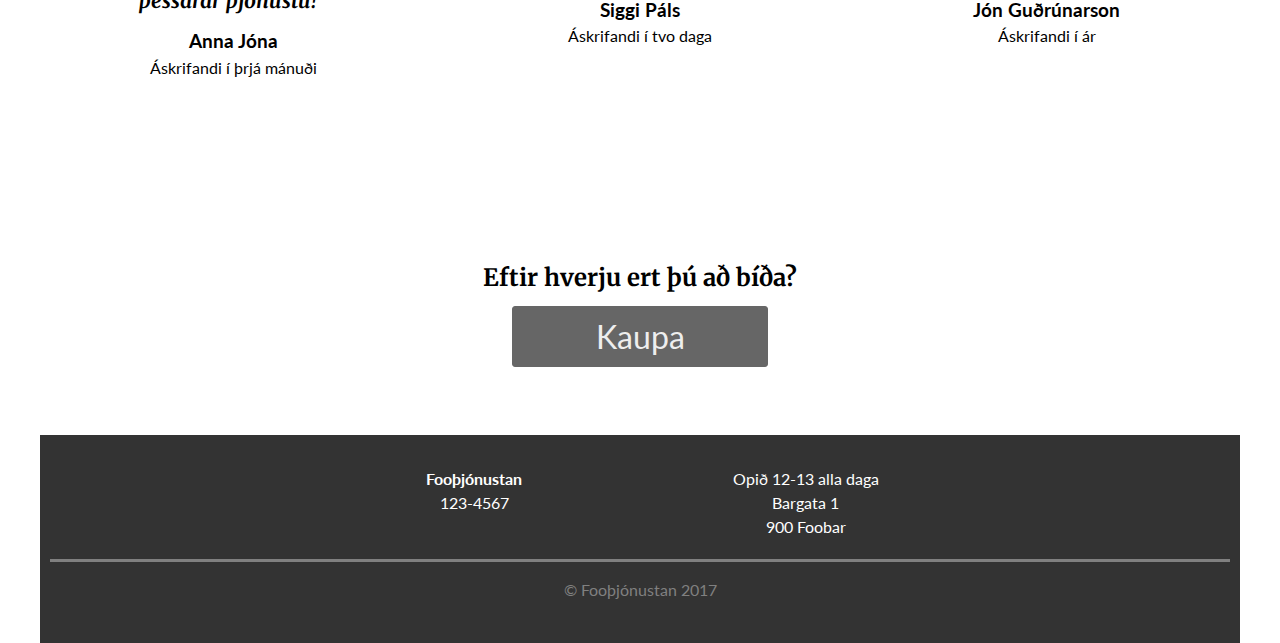
==== commit 12efcbef: "Forsíða, commit 5, allt tilbúið nema fínpússun" ====
--- a/page.html
+++ b/page.html
@@ -12,23 +12,23 @@
   <body>
         <div class="topbar">
             <h2 class="heading heading--five pushright">Fooþjónustan</h2>
-            <button class="button--um topright">Um</button>
+            <a href="http://localhost:3000/page.html">Um</a>
             <button class="button small topright">Kaupa</button>
          </div>
     <header class="header">
       <div class="row">
         <div class="col col-12 col-sm-12">
-            <h2 class="heading heading--two">Í fyrsta skipti á Íslandi</h2>
+            <h2 class="heading heading--two fade-in1">Í fyrsta skipti á Íslandi</h2>
         </div>
       </div>
       <div class="row">
         <div class="col col-12 col-sm-12">
-            <h2 class="heading heading--one">Fooþjónustan</h2>
+            <h2 class="heading heading--one fade-in2">Fooþjónustan</h2>
         </div>
       </div>
 
       <div class="row">
-        <div class="col col-12 col-sm-12">
+        <div class="col col-12 col-sm-12 fade-in3">
             <button class="button">Kaupa</button>
         </div>
       </div>   
@@ -108,9 +108,17 @@
 
     </main>
         <div class="footer">
-          <div class="col col-12 col-sm-12">
-            <h2 class="heading heading--placeholder">Eftir hverju ert þú að bíða?</h2>
+          <div class="row center">
+          <div class="col col-bot col-sm-12">
+            <div class="text__b bold">Fooþjónustan</div>
+            <div class="text__b">123-4567</div>
          </div>
+         <div class="col col-bot col-sm-12 offset-6">
+            <div class="text__b">Opið 12-13 alla daga</div>
+            <div class="text__b">Bargata 1</div>
+            <div class="text__b">900 Foobar</div>
+         </div>
+       </div>
          <div class="col col-12 col-sm-12">
             <div class="text__pf">© Fooþjónustan 2017</h2>
          </div>
--- a/styles.css
+++ b/styles.css
@@ -41,6 +41,9 @@
   margin-bottom: 20px;
   margin-left: -10px; }
 
+.center {
+  justify-content: center; }
+
 .nomarg {
   margin-right: -10px;
   margin-bottom: 0;
@@ -63,6 +66,8 @@
     margin-left: 25%; }
   .col .offset-4 {
     margin-left: 33.333%; }
+  .col .offset-6 {
+    margin-left: 50%; }
   @media (max-width: 599px) {
     .col-sm-12 {
       width: 100%; }
@@ -105,6 +110,11 @@
   margin-left: 6.2em;
   margin-right: 6.5em; }
 
+.col-bot {
+  width: 16.666%;
+  margin-left: 4em;
+  margin-right: 4em; }
+
 .header {
   margin: auto;
   max-width: 1200px;
@@ -129,7 +139,7 @@
     font-size: 1.5rem; }
   .heading--four {
     padding: 0;
-    font-size: 1.48rem;
+    font-size: 1.3rem;
     font-style: italic; }
   .heading--five {
     padding: 0;
@@ -168,6 +178,16 @@
   color: grey;
   border-top: solid;
   padding-top: 1em; }
+
+.text__bottom {
+  font-size: 1em;
+  text-align: center; }
+
+.bold {
+  font-weight: bold; }
+
+.italic {
+  font-style: italic; }
 
 .button {
   display: inline-block;
@@ -195,8 +215,14 @@
     color: #eee;
     background-color: inherit;
     width: 100%;
-    max-width: 64px;
-    border: 0px; }
+    max-width: 3em;
+    height: 3em;
+    border: 0px;
+    cursor: pointer;
+    border: darkgrey;
+    margin: 0 0.5em 10px 10px;
+    padding: 0px;
+    border-radius: 2em; }
   .button--inverted {
     color: #666;
     background-color: #eee; }
@@ -293,9 +319,11 @@
   bottom: 0;
   width: 100%;
   height: 13em;
+  margin-top: 3em;
   background-color: #333;
   color: white;
-  text-align: center; }
+  text-align: center;
+  padding-top: 2em; }
 
 .img {
   max-width: 100%; }
@@ -322,3 +350,48 @@
   background-color: #333;
   color: white;
   opacity: 0.9; }
+
+a {
+  /* stylelint-disable-line */
+  color: #eee;
+  background-color: inherit;
+  width: 100%;
+  max-width: 3em;
+  border: 0px;
+  cursor: pointer;
+  margin: 0px 0.5em 0 0;
+  padding: 0.5em 0px 0px 0.5em;
+  text-decoration: none; }
+
+.fade-in {
+  opacity: 0;
+  animation: fadeIn ease-in 1;
+  animation-fill-mode: forwards;
+  animation-duration: 1s; }
+
+.fade-in1 {
+  opacity: 0;
+  animation: fadeIn ease-in 1;
+  animation-fill-mode: forwards;
+  animation-duration: 1s;
+  animation-delay: 1s; }
+
+.fade-in2 {
+  opacity: 0;
+  animation: fadeIn ease-in 1;
+  animation-fill-mode: forwards;
+  animation-duration: 1s;
+  animation-delay: 2s; }
+
+.fade-in3 {
+  opacity: 0;
+  animation: fadeIn ease-in 1;
+  animation-fill-mode: forwards;
+  animation-duration: 1s;
+  animation-delay: 3s; }
+
+@keyframes fadeIn {
+  from {
+    opacity: 0; }
+  to {
+    opacity: 1; } }
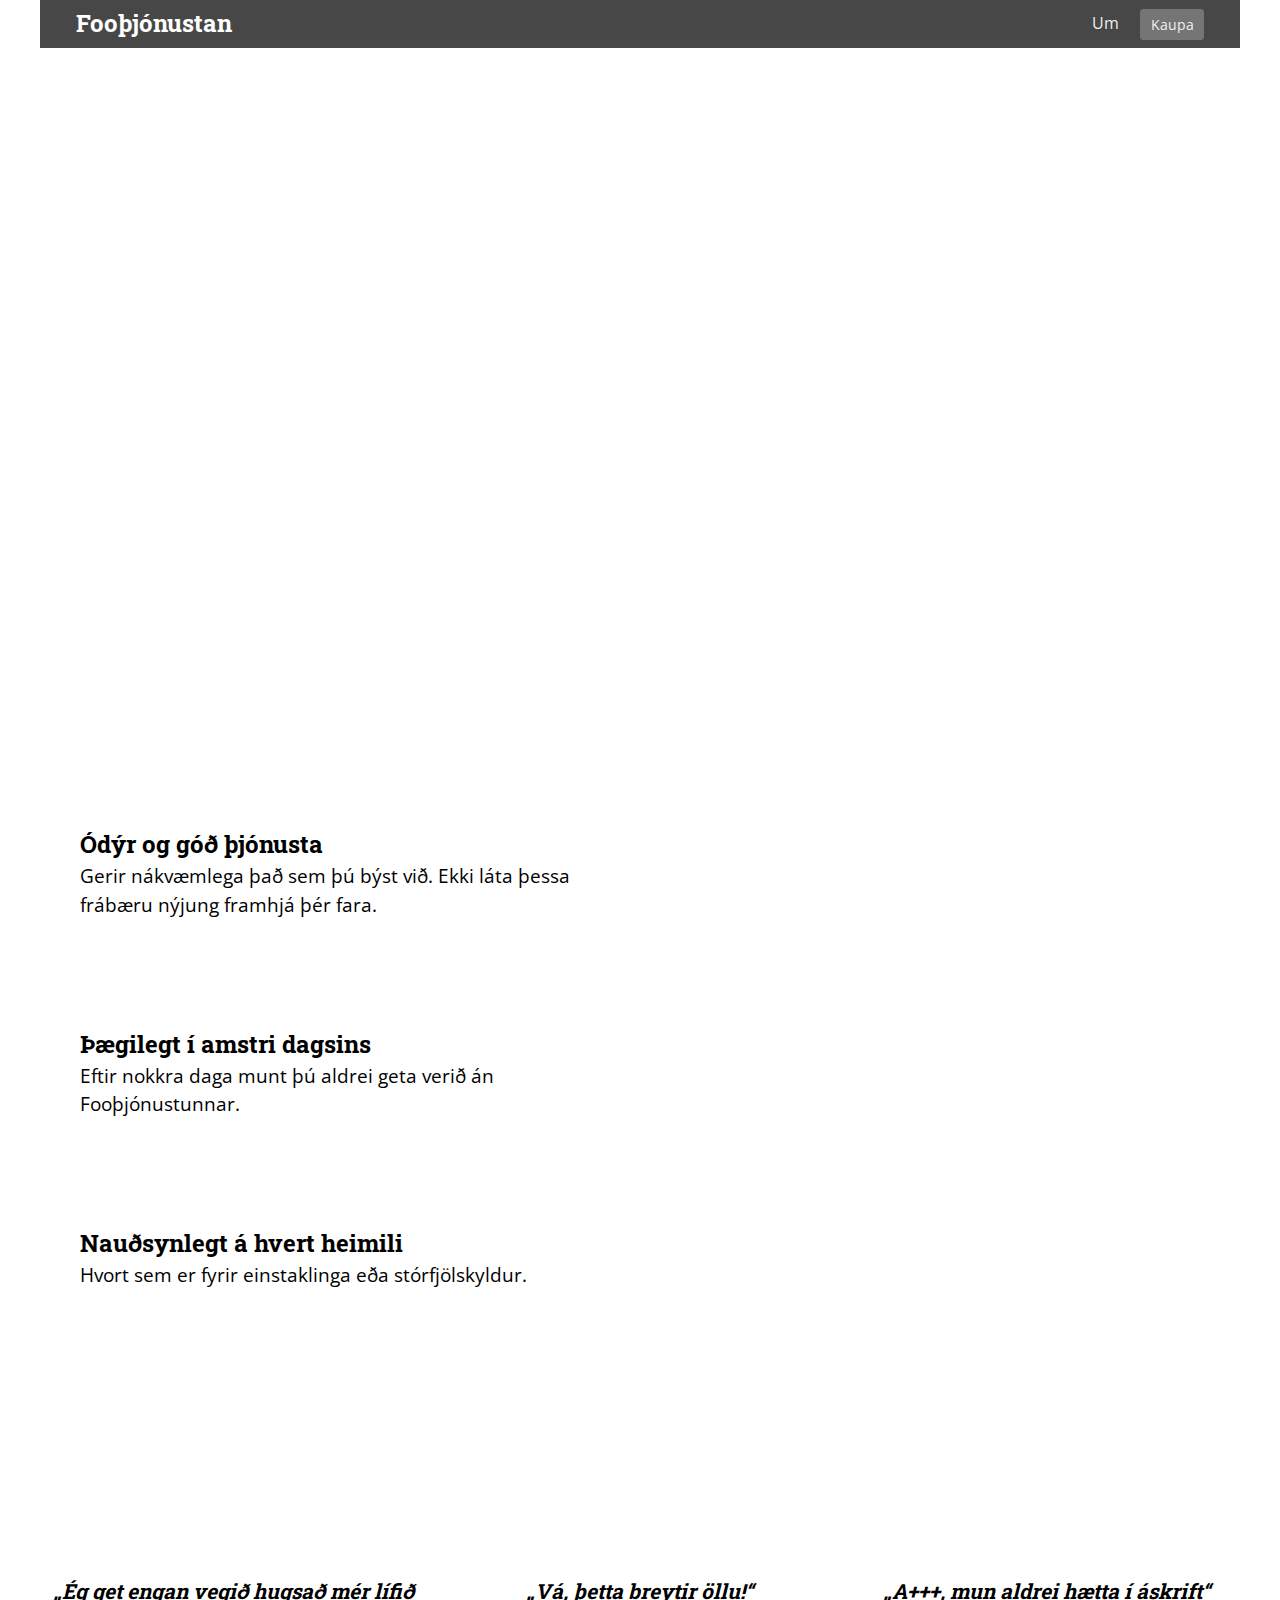
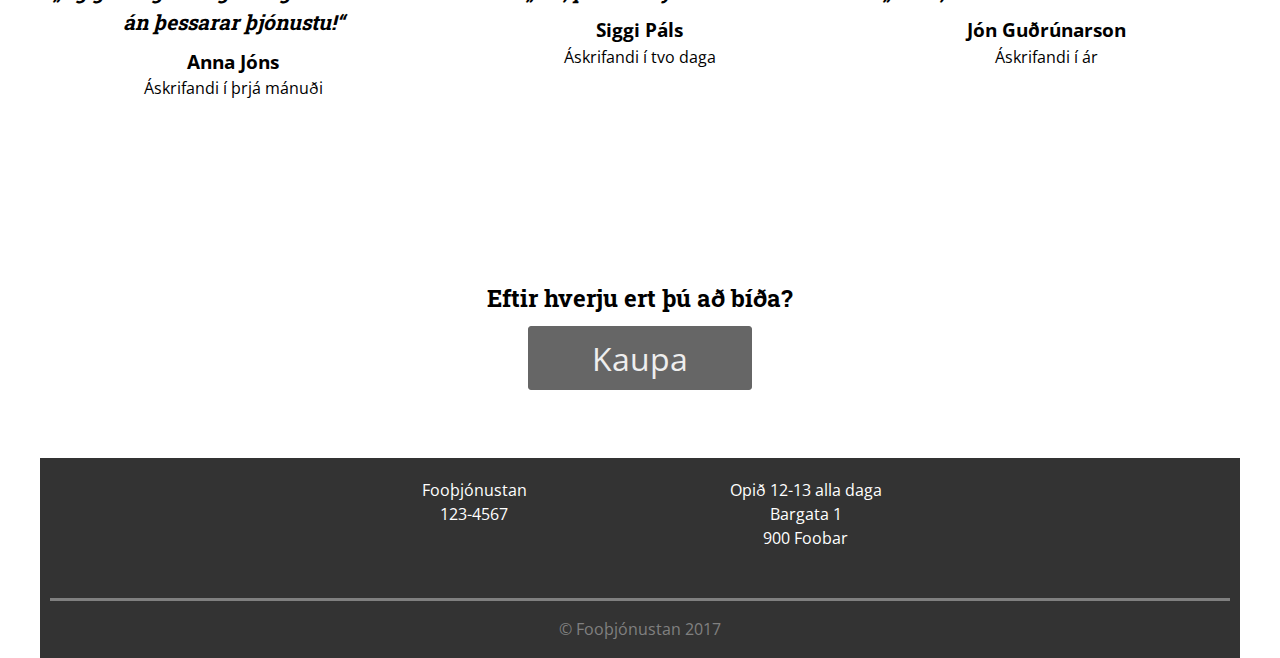
==== commit 408836db: "Forsíða, commit nr 6, allt komið nema laga flex" ====
--- a/page.html
+++ b/page.html
@@ -4,7 +4,7 @@
   <head>
     <meta charset="utf-8">
     <title>Verkefni 7 – forsíða</title>
-    <link href="https://fonts.googleapis.com/css?family=Lato|Merriweather" rel="stylesheet">
+    <link href="https://fonts.googleapis.com/css?family=Open+Sans|Roboto+Slab" rel="stylesheet">
     <link rel="stylesheet" href="styles.css">
     <link rel="stylesheet" href="grid.css">
   </head>
@@ -74,7 +74,7 @@
         <div class="row">
           <div class="col col-4 col-sm-8">
             <h2 class="heading heading--four aligncenter">„Ég get engan vegið hugsað mér lífið án þessarar þjónustu!“</h2>
-            <div class="text__pb">Anna Jóna</div>
+            <div class="text__pb">Anna Jóns</div>
             <div class="text__ps">Áskrifandi í þrjá mánuði</div>  
          </div>
          <div class="col col-4 col-sm-8">
@@ -108,12 +108,12 @@
 
     </main>
         <div class="footer">
-          <div class="row center">
+          <div class="row center bottommarg">
           <div class="col col-bot col-sm-12">
-            <div class="text__b bold">Fooþjónustan</div>
+            <div class="text__b">Fooþjónustan</div>
             <div class="text__b">123-4567</div>
          </div>
-         <div class="col col-bot col-sm-12 offset-6">
+         <div class="col col-bot col-sm-12">
             <div class="text__b">Opið 12-13 alla daga</div>
             <div class="text__b">Bargata 1</div>
             <div class="text__b">900 Foobar</div>
--- a/styles.css
+++ b/styles.css
@@ -17,7 +17,7 @@
   /* stylelint-disable-line */
   margin-right: 20px;
   margin-left: 20px;
-  font-family: Lato, helvetica, arial, sans-serif;
+  font-family: 'Open Sans', helvetica, arial, sans-serif;
   font-size: 16px;
   line-height: 1.5; }
   @media (min-width: 1200px) {
@@ -50,7 +50,7 @@
   margin-left: -10px; }
 
 .bottommarg {
-  margin-bottom: 10em; }
+  margin-bottom: 3em; }
 
 .centered {
   display: flex;
@@ -116,25 +116,28 @@
   margin-right: 4em; }
 
 .header {
-  margin: auto;
+  margin-top: -3em;
   max-width: 1200px;
-  height: 45em;
-  margin-bottom: 4em;
+  height: 46em;
+  margin-bottom: 5em;
   padding-top: 17em;
   background: transparent url(bg.jpg) no-repeat fixed 50% 0%;
-  background-size: 1200px;
+  background-size: 77.5em;
   text-align: center; }
 
 .heading {
   width: 100%;
   padding: 10px;
-  font-family: Merriweather, georgia, serif;
+  font-family: 'Roboto Slab', georgia, serif;
   font-size: 2rem;
   margin-bottom: -10px; }
   .heading--one {
-    font-size: 3rem; }
+    margin: -2rem 0 2.5rem 0;
+    font-size: 4.25rem; }
   .heading--two {
-    font-size: 2rem; }
+    padding-top: 0.5em;
+    font-size: 2.1rem;
+    font-weight: unset; }
   .heading--three {
     font-size: 1.5rem; }
   .heading--four {
@@ -144,21 +147,18 @@
   .heading--five {
     padding: 0;
     font-size: 1.5rem; }
-  .heading--placeholder {
-    padding: 0;
-    font-size: 1.5rem;
-    margin-bottom: 5em; }
 
 .aligncenter {
   text-align: center; }
 
 .pushright {
-  margin-left: 1em; }
+  margin-top: 0.2em;
+  margin-left: 1.5em; }
 
 .text__p {
   font-size: 1.2em;
   white-space: pre-line;
-  margin-left: 2.5em;
+  margin-left: 2.5rem;
   margin-bottom: 5em; }
 
 .text__ps {
@@ -196,7 +196,7 @@
   padding: 10px 5px;
   margin: 0;
   overflow: hidden;
-  font-family: Lato, helvetica, arial, sans-serif;
+  font-family: 'Open Sans', helvetica, arial, sans-serif;
   font-size: 2rem;
   color: #eee;
   text-align: center;
@@ -244,9 +244,11 @@
   padding: 5px 0 5px 0; }
 
 .long {
-  max-width: 256px; }
+  max-width: 7em;
+  height: 2em; }
 
 .topright {
+  margin-right: 2.5em;
   float: right; }
 
 .card {
@@ -318,20 +320,20 @@
   left: 0;
   bottom: 0;
   width: 100%;
-  height: 13em;
+  height: 12.5em;
   margin-top: 3em;
   background-color: #333;
   color: white;
   text-align: center;
-  padding-top: 2em; }
+  padding-top: 1.2em; }
 
 .img {
   max-width: 100%; }
 
 .src {
-  margin-top: 0.6em;
-  width: 2em;
-  height: 1em;
+  margin: 0.7rem 0.5rem 0px 0;
+  width: 2rem;
+  height: 1rem;
   float: left; }
 
 .circle {
@@ -345,7 +347,7 @@
   justify-content: flex-end;
   position: sticky;
   top: 0;
-  height: 2.5em;
+  height: 3em;
   width: 100%;
   background-color: #333;
   color: white;
@@ -360,34 +362,28 @@
   border: 0px;
   cursor: pointer;
   margin: 0px 0.5em 0 0;
-  padding: 0.5em 0px 0px 0.5em;
+  padding: 0.7em 0px 0px 0.5em;
   text-decoration: none; }
-
-.fade-in {
-  opacity: 0;
-  animation: fadeIn ease-in 1;
-  animation-fill-mode: forwards;
-  animation-duration: 1s; }
 
 .fade-in1 {
   opacity: 0;
   animation: fadeIn ease-in 1;
   animation-fill-mode: forwards;
-  animation-duration: 1s;
+  animation-duration: 2s;
   animation-delay: 1s; }
 
 .fade-in2 {
   opacity: 0;
   animation: fadeIn ease-in 1;
   animation-fill-mode: forwards;
-  animation-duration: 1s;
+  animation-duration: 2s;
   animation-delay: 2s; }
 
 .fade-in3 {
   opacity: 0;
   animation: fadeIn ease-in 1;
   animation-fill-mode: forwards;
-  animation-duration: 1s;
+  animation-duration: 2s;
   animation-delay: 3s; }
 
 @keyframes fadeIn {
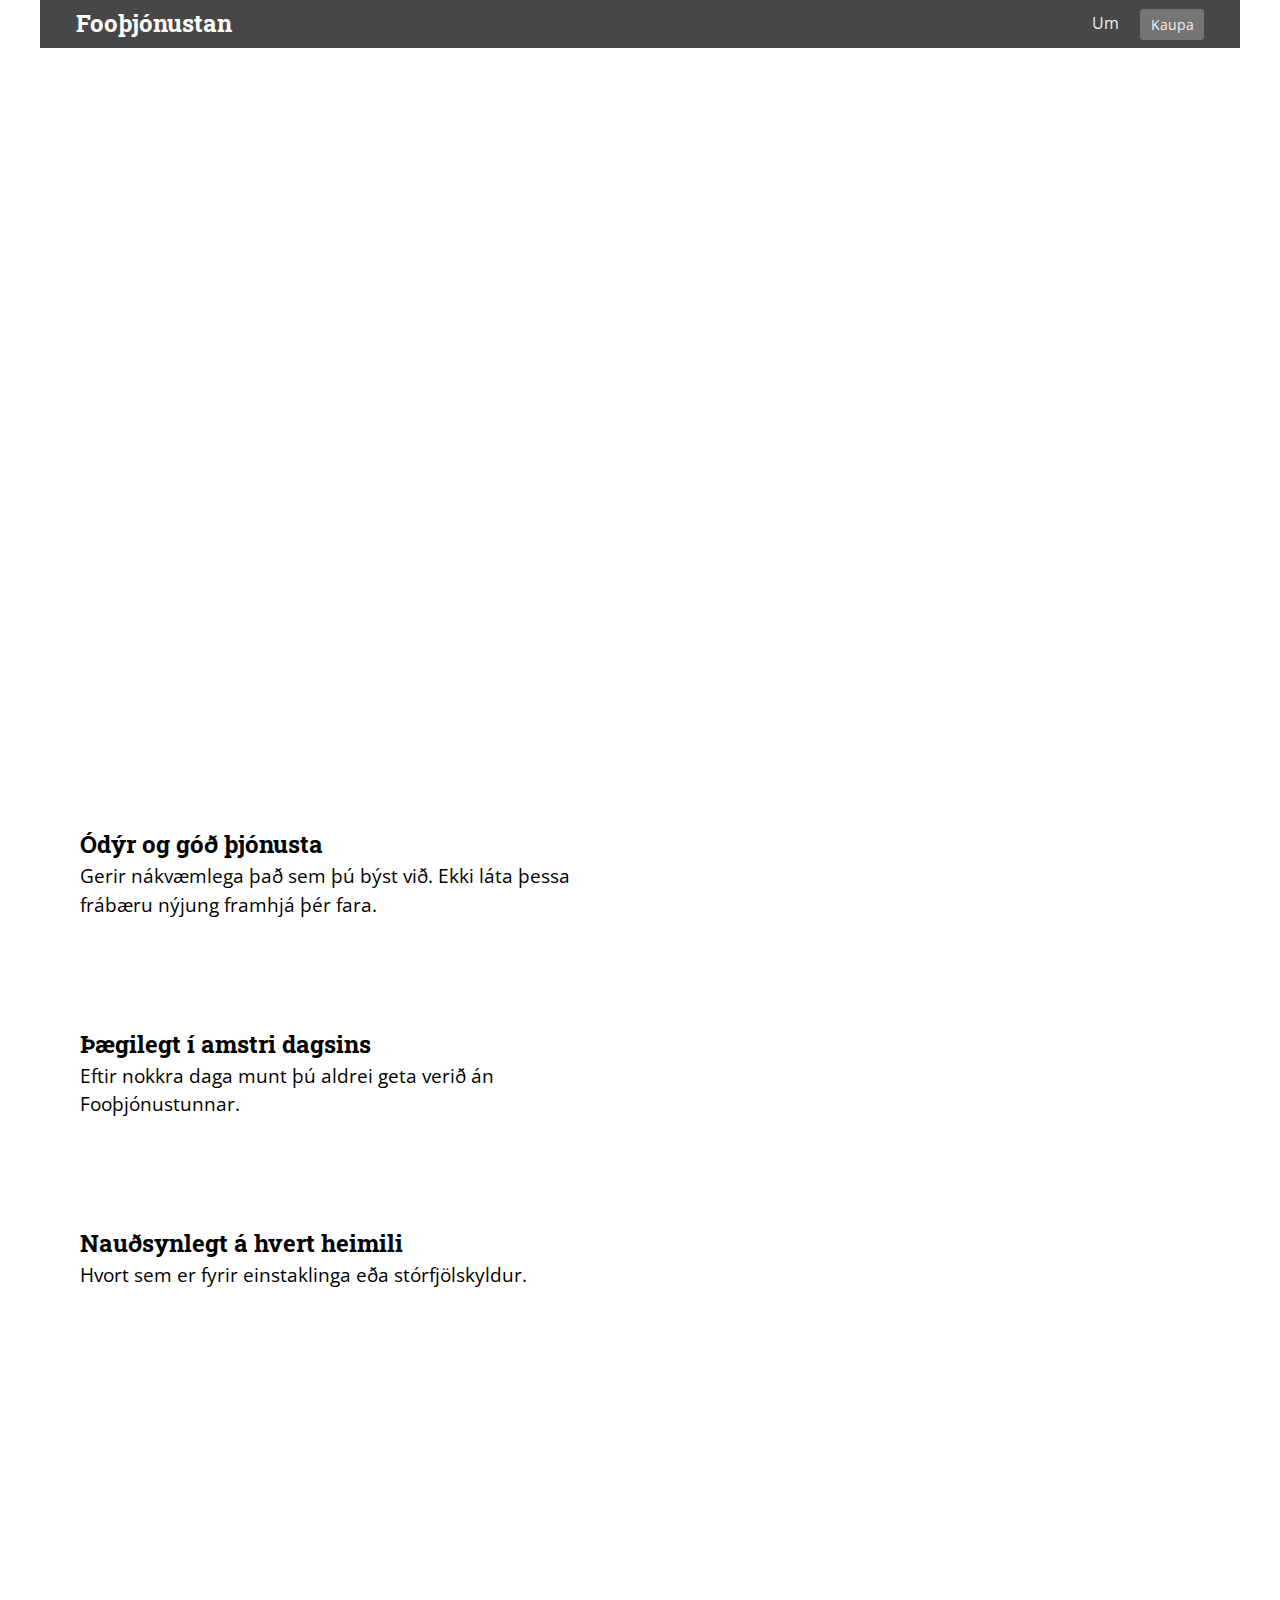
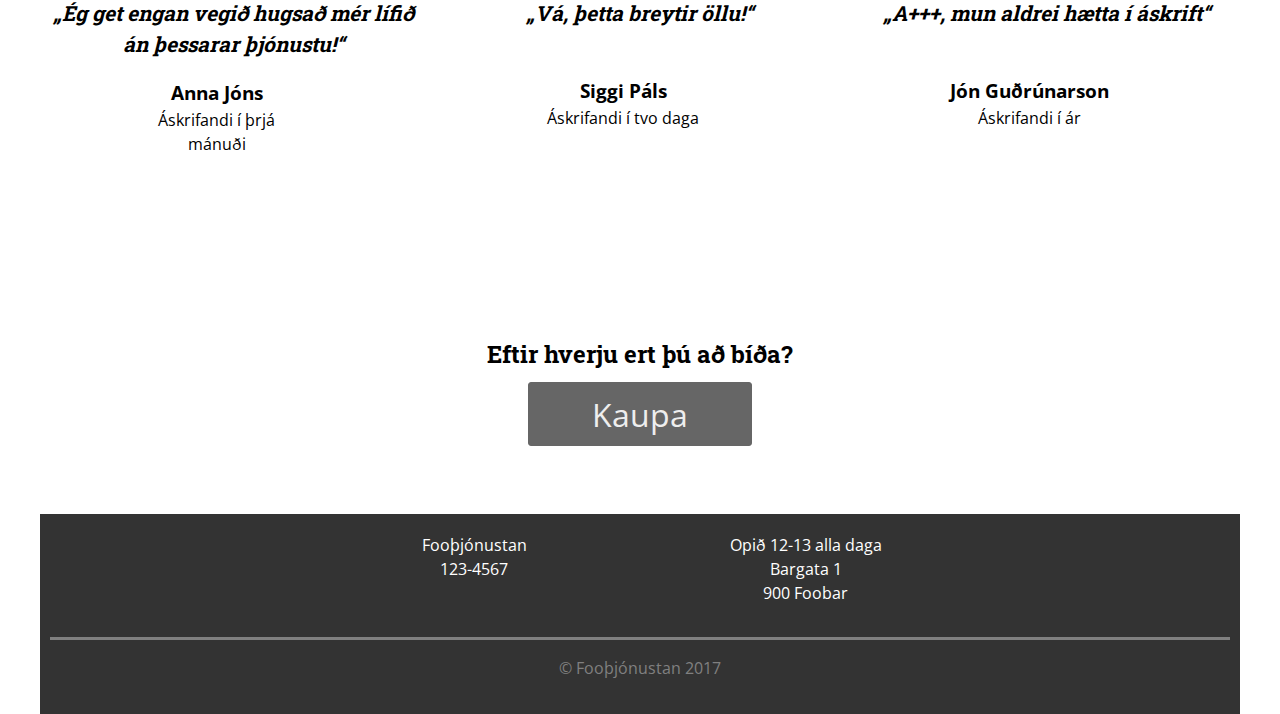
==== commit 332b87e6: "Commit nr 7, eiginlega tilbúið" ====
--- a/page.html
+++ b/page.html
@@ -5,6 +5,7 @@
     <meta charset="utf-8">
     <title>Verkefni 7 – forsíða</title>
     <link href="https://fonts.googleapis.com/css?family=Open+Sans|Roboto+Slab" rel="stylesheet">
+    <meta name="viewport" content="width=device-width, initial-scale=1">
     <link rel="stylesheet" href="styles.css">
     <link rel="stylesheet" href="grid.css">
   </head>
@@ -62,32 +63,34 @@
         <div class="row">
           <div class="col col-4 col-sm-8">
             <div class="img"><img class="circle" src="profile1.jpg" alt=""></div>
+            <h2 class="heading heading--four aligncenter">„Ég get engan vegið hugsað mér lífið án þessarar þjónustu!“</h2>
+            <div class="col col-6 leftmarg col-sm-8">
+            <div class="text__pb">Anna Jóns</div>
+            <div class="text__ps">Áskrifandi í þrjá mánuði</div>  
+          </div>
          </div>
          <div class="col col-4 col-sm-8">
             <div class="img"><img class="circle" src="profile2.jpg" alt=""></div>
+            <h2 class="heading heading--four aligncenter">„Vá, þetta breytir öllu!“</h2>
+            <div class="col col-6 leftmarg topmarg col-sm-8">
+            <div class="text__pb">Siggi Páls</div>
+            <div class="text__ps">Áskrifandi í tvo daga</div>
+          </div>
         </div>
-        <div class="col col-4 col-sm-8">
+        <div class="col col-42 col-sm-8">
             <div class="img"><img class="circle" src="profile3.jpg" alt=""></div>
+            <h2 class="heading heading--four aligncenter">„A+++, mun aldrei hætta í áskrift“</h2>
+            <div class="col col-6 leftmarg topmarg col-sm-8">
+            <div class="text__pb">Jón Guðrúnarson</div>
+            <div class="text__ps">Áskrifandi í ár</div>
+          </div>
         </div>
         </div>
 
-        <div class="row">
-          <div class="col col-4 col-sm-8">
-            <h2 class="heading heading--four aligncenter">„Ég get engan vegið hugsað mér lífið án þessarar þjónustu!“</h2>
-            <div class="text__pb">Anna Jóns</div>
-            <div class="text__ps">Áskrifandi í þrjá mánuði</div>  
-         </div>
-         <div class="col col-4 col-sm-8">
-            <h2 class="heading heading--four aligncenter">„Vá, þetta breytir öllu!“</h2>
-            <div class="text__pb">Siggi Páls</div>
-            <div class="text__ps">Áskrifandi í tvo daga</div>
-        </div>
-        <div class="col col-4 col-sm-8">
-            <h2 class="heading heading--four aligncenter">„A+++, mun aldrei hætta í áskrift“</h2>
-            <div class="text__pb">Jón Guðrúnarson</div>
-            <div class="text__ps">Áskrifandi í ár</div>
-        </div>
-        </div>
+        
+
+
+
 
 
       </div>
@@ -108,7 +111,7 @@
 
     </main>
         <div class="footer">
-          <div class="row center bottommarg">
+          <div class="row centered bottommarg">
           <div class="col col-bot col-sm-12">
             <div class="text__b">Fooþjónustan</div>
             <div class="text__b">123-4567</div>
--- a/styles.css
+++ b/styles.css
@@ -41,16 +41,11 @@
   margin-bottom: 20px;
   margin-left: -10px; }
 
-.center {
-  justify-content: center; }
-
-.nomarg {
-  margin-right: -10px;
-  margin-bottom: 0;
-  margin-left: -10px; }
-
 .bottommarg {
-  margin-bottom: 3em; }
+  margin-bottom: 2em; }
+
+.topmarg {
+  margin-top: 3em; }
 
 .centered {
   display: flex;
@@ -68,23 +63,6 @@
     margin-left: 33.333%; }
   .col .offset-6 {
     margin-left: 50%; }
-  @media (max-width: 599px) {
-    .col-sm-12 {
-      width: 100%; }
-    .col-sm-8 {
-      width: 66.666%; }
-    .col-sm-6 {
-      width: 50%; }
-    .col-sm-4 {
-      width: 33.333%;
-      margin-left: 6.2em;
-      margin-right: 6.5em; }
-    .col-sm-3 {
-      width: 25%; }
-    .col-sm-1 {
-      width: 16.666%; }
-    .col-sm-0 {
-      margin-left: 0; } }
 
 .grid {
   max-width: 1200px;
@@ -103,6 +81,9 @@
   width: 25%; }
 
 .col-4 {
+  width: 33.333%; }
+
+.col-42 {
   width: 33.333%; }
 
 .col-2 {
@@ -114,6 +95,23 @@
   width: 16.666%;
   margin-left: 4em;
   margin-right: 4em; }
+
+.leftmarg {
+  margin-left: 5em; }
+
+@media (max-width: 599px) {
+  .col-6 {
+    width: 100%;
+    margin: 0 1em 0 1em; }
+  .col-4 {
+    width: 50%; }
+  .col-42 {
+    width: 50%;
+    margin: -16em 0 -3em 7.6em; }
+  .topmarg {
+    margin-top: 3em; }
+  .leftmarg {
+    margin-left: 0; } }
 
 .header {
   margin-top: -3em;
@@ -141,7 +139,7 @@
   .heading--three {
     font-size: 1.5rem; }
   .heading--four {
-    padding: 0;
+    padding-top: 2em;
     font-size: 1.3rem;
     font-style: italic; }
   .heading--five {
